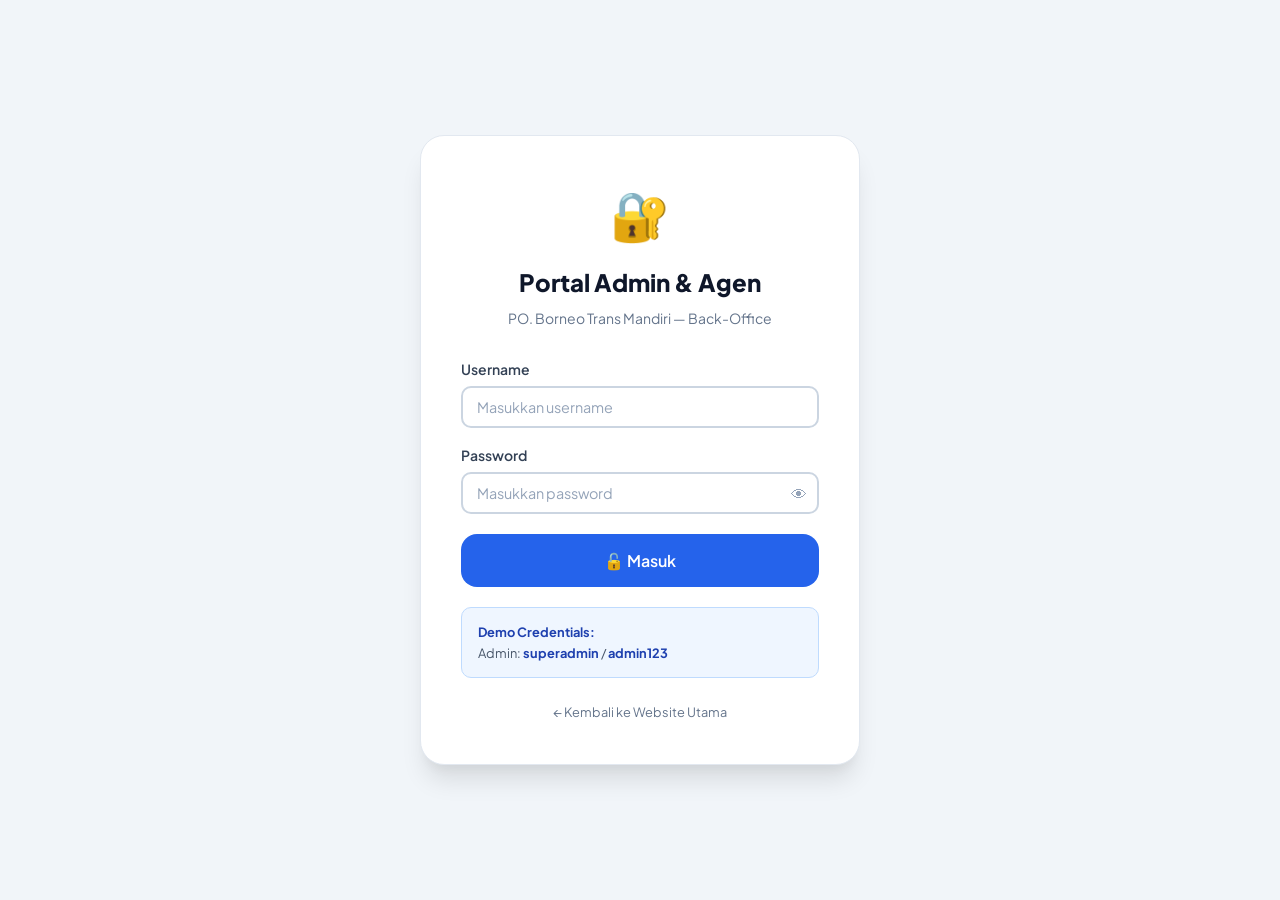
==== admin.html @ 16ac2f46 "Add files via upload" ====
<!DOCTYPE html>
<html lang="id">
<head>
  <meta charset="UTF-8" />
  <meta name="viewport" content="width=device-width, initial-scale=1.0" />
  <title>Portal Admin — PO. Borneo Trans Mandiri</title>
  <meta name="robots" content="noindex,nofollow" />
  <link rel="stylesheet" href="styles.css" />
  <style>
    /* Admin-specific overrides */
    body { background: var(--silver-100); }
    .admin-sidebar-collapsed .admin-sidebar { width: 64px; }
    .admin-sidebar-collapsed .admin-main { margin-left: 64px; }
    .admin-sidebar-collapsed .admin-nav-item span,
    .admin-sidebar-collapsed .admin-nav-label,
    .admin-sidebar-collapsed .logo-text { display: none; }
    .admin-sidebar-collapsed .admin-nav-item { justify-content: center; }
    .filter-bar { display:flex;gap:12px;align-items:flex-end;flex-wrap:wrap;padding:16px 20px;background:var(--silver-50);border-bottom:1px solid var(--silver-200); }
    .page-section { display:none; }
    .page-section.active { display:block; }

    /* Drag & Drop Seat Map */
    .seat.draggable { cursor: grab; }
    .seat.drag-over { border-style: dashed !important; transform: scale(1.1); }
    .seat.dragging { opacity: 0.4; cursor: grabbing; }

    /* Chart bars */
    .bar-chart-wrap { display:flex;flex-direction:column;gap:8px; }
    .bar-row { display:flex;align-items:center;gap:10px;font-size:0.8rem; }
    .bar-label { width:120px;color:var(--silver-600);flex-shrink:0; }
    .bar-track { flex:1;background:var(--silver-200);border-radius:var(--radius-full);height:12px;overflow:hidden; }
    .bar-fill { height:100%;border-radius:var(--radius-full);background:var(--magenta-500);transition:width 1s ease; }
    .bar-val { width:80px;text-align:right;font-weight:700;color:var(--silver-700); }
  </style>
</head>
<body>

<!-- Toast -->
<div class="toast-container" id="adminToastContainer"></div>

<!-- LOGIN PAGE -->
<div id="loginPage" class="login-page">
  <div class="login-card">
    <div style="text-align:center;margin-bottom:28px">
      <div style="font-size:3rem;margin-bottom:10px">🔐</div>
      <div class="login-title">Portal Admin & Agen</div>
      <div class="login-subtitle">PO. Borneo Trans Mandiri — Back-Office</div>
    </div>
    <form onsubmit="handleLogin(event)">
      <div class="form-group" style="margin-bottom:16px">
        <label class="form-label">Username</label>
        <input type="text" class="form-input" id="loginUser" placeholder="Masukkan username" autocomplete="username" />
      </div>
      <div class="form-group" style="margin-bottom:20px">
        <label class="form-label">Password</label>
        <div style="position:relative">
          <input type="password" class="form-input" id="loginPass" placeholder="Masukkan password" autocomplete="current-password" />
          <button type="button" onclick="togglePassVis()" style="position:absolute;right:12px;top:50%;transform:translateY(-50%);background:none;border:none;color:var(--silver-400);font-size:1rem">👁</button>
        </div>
      </div>
      <button type="submit" class="btn btn-gold w-full btn-lg">🔓 Masuk</button>
    </form>
    <div class="credentials-hint">
      <strong>Demo Credentials:</strong><br/>
      Admin: <strong>superadmin</strong> / <strong>admin123</strong>
    </div>
    <div style="text-align:center;margin-top:20px">
      <a href="index.html" style="color:var(--silver-500);font-size:0.8rem">← Kembali ke Website Utama</a>
    </div>
  </div>
</div>

<!-- ADMIN LAYOUT -->
<div id="adminLayout" class="admin-layout hidden">

  <!-- Sidebar -->
  <aside class="admin-sidebar" id="adminSidebar">
    <div class="admin-sidebar-header">
      <div class="navbar-logo">
        <div class="logo-icon" style="width:36px;height:36px;font-size:1rem">🚌</div>
        <div class="logo-text">
          <span class="po-label" style="font-size:0.6rem">PO. BTM</span>
          <span class="po-name" style="font-size:0.85rem">Back-Office</span>
        </div>
      </div>
      <div id="adminRoleBadge" style="margin-top:10px;font-size:0.72rem;padding:4px 10px;border-radius:var(--radius-full);background:var(--magenta-50);color:var(--magenta-700);display:inline-block"></div>
    </div>

    <nav class="admin-nav">
      <div class="admin-nav-section">
        <div class="admin-nav-label">Utama</div>
        <a href="#" class="admin-nav-item active" onclick="showSection('overview')">
          <span class="nav-icon">📊</span><span>Ringkasan & Statistik</span>
        </a>
        <a href="#" class="admin-nav-item" onclick="showSection('manifest')">
          <span class="nav-icon">📋</span><span>Daftar Penumpang</span>
        </a>
        <a href="#" class="admin-nav-item" onclick="showSection('bookingOffline')">
          <span class="nav-icon">🎫</span><span>Pesan di Loket</span>
        </a>
      </div>
      <div class="admin-nav-section">
        <div class="admin-nav-label">Manajemen</div>
        <a href="#" class="admin-nav-item" onclick="showSection('schedule')">
          <span class="nav-icon">📅</span><span>Jadwal & Bus</span>
        </a>
        <a href="#" class="admin-nav-item" onclick="showSection('seatEditor')">
          <span class="nav-icon">🗺️</span><span>Atur Denah Kursi</span>
        </a>
        <a href="#" class="admin-nav-item" onclick="showSection('refund')">
          <span class="nav-icon">💰</span><span>Pengembalian Uang</span>
        </a>
        <a href="#" class="admin-nav-item" onclick="showSection('suratJalan')">
          <span class="nav-icon">📄</span><span>Surat Jalan</span>
        </a>
      </div>
      <div class="admin-nav-section">
        <div class="admin-nav-label">Laporan</div>
        <a href="#" class="admin-nav-item" onclick="showSection('keuangan')">
          <span class="nav-icon">💵</span><span>Laporan Uang</span>
        </a>
        <a href="#" class="admin-nav-item" onclick="showSection('auditLog')">
          <span class="nav-icon">🔍</span><span>Riwayat Aktivitas</span>
        </a>
      </div>
      <div class="admin-nav-section">
        <div class="admin-nav-label">Akun</div>
        <a href="index.html" class="admin-nav-item">
          <span class="nav-icon">🌐</span><span>Website Utama</span>
        </a>
        <a href="#" class="admin-nav-item" onclick="handleLogout()">
          <span class="nav-icon">🚪</span><span>Keluar</span>
        </a>
      </div>
    </nav>
  </aside>

  <!-- Main Content -->
  <div class="admin-main" id="adminMain">
    <!-- Topbar -->
    <div class="admin-topbar">
      <div style="display:flex;align-items:center;gap:12px">
        <button onclick="toggleSidebar()" style="background:none;border:none;font-size:1.2rem;color:var(--silver-500);cursor:pointer">☰</button>
        <div class="admin-page-title" id="adminPageTitle">📊 Ringkasan & Statistik</div>
      </div>
      <div class="admin-user-menu">
        <div style="text-align:right">
          <div style="font-size:0.875rem;font-weight:600" id="adminUserName">—</div>
          <div style="font-size:0.75rem;color:var(--silver-500)" id="adminUserBranch">—</div>
        </div>
        <div class="admin-avatar" id="adminUserAvatar">?</div>
      </div>
    </div>

    <div class="admin-content">

      <!-- ===== OVERVIEW ===== -->
      <div class="page-section active" id="section-overview">
        <div class="stats-grid" id="statsGrid"></div>

        <div style="display:grid;grid-template-columns:2fr 1fr;gap:20px;margin-bottom:20px">
          <!-- Revenue Chart -->
          <div class="card">
            <div class="card-header" style="display:flex;justify-content:space-between;align-items:center">
              <h3 style="font-size:1rem;font-weight:700">📈 Penjualan 7 Hari Terakhir</h3>
              <span class="badge badge-success">Langsung</span>
            </div>
            <div class="card-body">
              <div class="chart-bar-container" id="revenueChart"></div>
              <div style="display:flex;justify-content:space-around;margin-top:6px" id="chartLabels"></div>
            </div>
          </div>
          <!-- Payment Method Donut -->
          <div class="card">
            <div class="card-header">
              <h3 style="font-size:1rem;font-weight:700">💳 Pembayaran per Metode</h3>
            </div>
            <div class="card-body">
              <div style="display:flex;align-items:center;gap:20px" id="paymentDonut"></div>
            </div>
          </div>
        </div>

        <!-- Branch Performance -->
        <div class="card">
          <div class="card-header">
            <h3 style="font-size:1rem;font-weight:700">🏢 Performa Penjualan per Cabang</h3>
          </div>
          <div class="card-body">
            <div class="bar-chart-wrap" id="branchChart"></div>
          </div>
        </div>
      </div>

      <!-- ===== MANIFEST ===== -->
      <div class="page-section" id="section-manifest">
        <div class="filter-bar">
          <div class="form-group">
            <label class="form-label">Tanggal</label>
            <input type="date" class="form-input" id="manifestDate" onchange="renderManifest()" style="width:160px" />
          </div>
          <div class="form-group">
            <label class="form-label">Rute</label>
            <select class="form-select" id="manifestRoute" onchange="renderManifest()" style="width:220px">
              <option value="">Semua Rute</option>
            </select>
          </div>
          <div class="form-group">
            <label class="form-label">Unit Bus</label>
            <select class="form-select" id="manifestUnit" onchange="renderManifest()" style="width:140px">
              <option value="">Semua Unit</option>
              <option value="1">Unit 1</option>
              <option value="2">Unit 2</option>
            </select>
          </div>
          <div class="form-group">
            <label class="form-label">Channel</label>
            <select class="form-select" id="manifestAgent" onchange="renderManifest()" style="width:180px">
              <option value="">Semua Channel</option>
              <option value="Online">Online</option>
              <option value="Loket">Loket (Offline)</option>
            </select>
          </div>
          <button class="btn btn-primary btn-sm" onclick="renderManifest()">🔍 Filter</button>
          <button class="btn btn-success btn-sm" onclick="exportManifestCSV()">📥 Unduh Excel/CSV</button>
          <button class="btn btn-outline-silver btn-sm" onclick="printManifest()">🖨️ Cetak Manifest</button>
        </div>
        <div class="table-container">
          <div class="table-header">
            <h3 style="font-size:1rem;font-weight:700">📋 Daftar Penumpang</h3>
            <div id="manifestSummary" style="font-size:0.875rem;color:var(--silver-500)"></div>
          </div>
          <div class="table-inner">
            <table class="data-table" id="manifestTable">
              <thead>
                <tr>
                  <th>No</th><th>No. Tiket</th><th>Nama Penumpang</th>
                  <th>No. Telepon</th><th>Titik Naik → Turun</th>
                  <th>Kelas</th><th>Kursi</th><th>Unit</th>
                  <th>Status Bayar</th><th>Channel</th><th>Aksi</th>
                </tr>
              </thead>
              <tbody id="manifestBody"></tbody>
            </table>
          </div>
        </div>
      </div>

      <!-- ===== BOOKING OFFLINE ===== -->
      <div class="page-section" id="section-bookingOffline">
        <div style="display:grid;grid-template-columns:1fr 400px;gap:24px">
          <div>
            <div class="card" style="margin-bottom:20px">
              <div class="card-header">
                <h3 style="font-size:1rem;font-weight:700">🎫 Form Pesan di Loket</h3>
              </div>
              <div class="card-body">
                <div style="display:grid;grid-template-columns:1fr 1fr;gap:16px;margin-bottom:16px">
                  <div class="form-group">
                    <label class="form-label">Rute *</label>
                    <select class="form-select" id="offRouteId" onchange="updateOfflineForm()">
                      <option value="">— Pilih Rute —</option>
                    </select>
                  </div>
                  <div class="form-group">
                    <label class="form-label">Jadwal *</label>
                    <select class="form-select" id="offScheduleId">
                      <option value="">— Pilih Rute Dulu —</option>
                    </select>
                  </div>
                </div>
                <div style="display:grid;grid-template-columns:1fr 1fr;gap:16px;margin-bottom:16px">
                  <div class="form-group">
                    <label class="form-label">Tanggal *</label>
                    <input type="date" class="form-input" id="offDate" />
                  </div>
                  <div class="form-group">
                    <label class="form-label">Unit Bus</label>
                    <select class="form-select" id="offUnit">
                      <option value="1">Unit 1</option>
                      <option value="2">Unit 2</option>
                    </select>
                  </div>
                </div>
                <button class="btn btn-primary" onclick="loadOfflineSeatMap()">🗺️ Tampilkan Denah Kursi</button>
              </div>
            </div>

            <!-- Seat Map -->
            <div id="offlineSeatMapContainer" class="hidden">
              <div class="seat-map-wrapper" id="offlineBusMap"></div>
            </div>
          </div>

          <!-- Passenger Form -->
          <div>
            <div class="card">
              <div class="card-header">
                <h4 style="font-size:1rem;font-weight:700">👤 Data Penumpang</h4>
              </div>
              <div class="card-body" style="display:flex;flex-direction:column;gap:14px">
                <div id="offSelectedSeat" style="padding:10px 14px;background:var(--silver-50);border-radius:var(--radius-md);font-size:0.875rem;color:var(--silver-500)">
                  Belum ada kursi dipilih
                </div>
                <div class="form-group">
                  <label class="form-label">Nama Lengkap *</label>
                  <input type="text" class="form-input" id="offPassengerName" placeholder="Nama sesuai KTP" />
                </div>
                <div class="form-group">
                  <label class="form-label">No. Telepon *</label>
                  <input type="tel" class="form-input" id="offPassengerPhone" placeholder="08xxxxxxxxxx" />
                </div>
                <div class="form-group">
                  <label class="form-label">Titik Naik *</label>
                  <input type="text" class="form-input" id="offBoarding" list="offBoardingList" placeholder="Ketik/Pilih titik naik..." />
                  <datalist id="offBoardingList"></datalist>
                </div>
                <div class="form-group">
                  <label class="form-label">Titik Turun *</label>
                  <input type="text" class="form-input" id="offDropoff" list="offDropoffList" placeholder="Ketik/Pilih titik turun..." />
                  <datalist id="offDropoffList"></datalist>
                </div>
                <div class="form-group">
                  <label class="form-label">Metode Bayar</label>
                  <select class="form-select" id="offPayMethod" onchange="onOfflinePayMethodChange()">
                    <option value="cash">💵 Tunai (Cash) di Kantor</option>
                    <option value="virtual_account">🏦 Virtual Account</option>
                  </select>
                </div>
                <div class="form-group" id="offVABankGroup" style="display:none">
                  <label class="form-label">Bank Virtual Account</label>
                  <select class="form-select" id="offVABank">
                    <option value="BCA">BCA</option><option value="Mandiri">Mandiri</option>
                    <option value="BRI">BRI</option><option value="BNI">BNI</option><option value="Permata">Permata</option>
                  </select>
                </div>
                <div class="form-group" id="offCashGroup">
                  <label class="form-label">Uang Diterima (Rp)</label>
                  <input type="number" class="form-input" id="offCashReceived" min="0" step="1000" placeholder="Contoh: 250000" oninput="updateOfflineChange()" />
                  <div id="offCashChange" style="font-size:0.85rem;margin-top:6px;color:var(--silver-600)">Kembalian akan muncul setelah kursi dipilih</div>
                </div>
                <label style="display:flex;gap:10px;align-items:flex-start;padding:12px;background:#FFFBEB;border:1px solid #FCD34D;border-radius:var(--radius-md);font-size:0.82rem;color:#92400E">
                  <input type="checkbox" id="offVAPaid" style="margin-top:3px" />
                  <span id="offPaidLabel"><strong>Uang tunai sudah diterima (lunas).</strong> Bayar dulu, baru pilih kursi — centang ini sebelum memilih kursi di denah.</span>
                </label>
                <div id="offPriceDisplay" style="font-size:0.875rem;color:var(--silver-600);padding:10px;background:var(--silver-50);border-radius:var(--radius-md)">
                  Harga akan muncul setelah kursi dipilih
                </div>
                <button class="btn btn-primary w-full" onclick="submitOfflineBooking()">✅ Buat Tiket & Cetak</button>
              </div>
            </div>
          </div>
        </div>
      </div>

      <!-- ===== SCHEDULE MANAGEMENT ===== -->
      <div class="page-section" id="section-schedule">
        <div style="display:grid;grid-template-columns:1fr 1fr;gap:20px;margin-bottom:20px">
          <!-- Crew Input -->
          <div class="card">
            <div class="card-header">
              <h3 style="font-size:1rem;font-weight:700">👨‍✈️ Input Data Kru Bus</h3>
            </div>
            <div class="card-body" style="display:flex;flex-direction:column;gap:14px">
              <div style="display:grid;grid-template-columns:1fr 1fr;gap:12px">
                <div class="form-group">
                  <label class="form-label">Rute</label>
                  <select class="form-select" id="crewRoute"></select>
                </div>
                <div class="form-group">
                  <label class="form-label">Tanggal</label>
                  <input type="date" class="form-input" id="crewDate" />
                </div>
                <div class="form-group">
                  <label class="form-label">Unit Bus</label>
                  <select class="form-select" id="crewUnit">
                    <option value="1">Unit 1</option>
                    <option value="2">Unit 2</option>
                  </select>
                </div>
              </div>
              <div class="form-group">
                <label class="form-label">Sopir</label>
                <input type="text" class="form-input" id="crewDriver" placeholder="Nama sopir" value="Slamet Riyadi" />
              </div>
              <div class="form-group">
                <label class="form-label">Pramugari</label>
                <input type="text" class="form-input" id="crewPramugari" placeholder="Nama pramugari" value="Nadia Putri" />
              </div>
              <button class="btn btn-primary" onclick="saveCrew()">💾 Simpan Data Kru</button>
            </div>
          </div>

          <!-- Unit 2 Override -->
          <div class="card">
            <div class="card-header">
              <h3 style="font-size:1rem;font-weight:700">🔧 Buka / Kunci Unit 2</h3>
            </div>
            <div class="card-body">
              <div style="margin-bottom:16px;padding:14px;background:#FEF3C7;border-radius:var(--radius-md);font-size:0.875rem;color:#B45309">
                ⚠️ Fitur ini memungkinkan Admin membuka atau mengunci Unit 2 secara manual tanpa menunggu Unit 1 penuh.
              </div>
              <div style="display:grid;grid-template-columns:1fr 1fr;gap:12px;margin-bottom:14px">
                <div class="form-group">
                  <label class="form-label">Rute</label>
                  <select class="form-select" id="overrideRoute"></select>
                </div>
                <div class="form-group">
                  <label class="form-label">Jadwal</label>
                  <select class="form-select" id="overrideSchedule"></select>
                </div>
                <div class="form-group" style="grid-column:span 2">
                  <label class="form-label">Tanggal</label>
                  <input type="date" class="form-input" id="overrideDate" />
                </div>
              </div>
              <div style="display:flex;gap:10px">
                <button class="btn btn-success" onclick="forceUnit2(true)" style="flex:1">🔓 Buka Unit 2</button>
                <button class="btn btn-danger" onclick="forceUnit2(false)" style="flex:1">🔒 Kunci Unit 2</button>
              </div>
              <div id="overrideStatus" style="margin-top:14px;font-size:0.875rem;color:var(--silver-500);text-align:center"></div>
            </div>
          </div>
        </div>

        <div class="card" style="margin-bottom:20px">
          <div class="card-header"><h3 style="font-size:1rem;font-weight:700">⚙️ Kelola Jadwal & Harga</h3></div>
          <div class="card-body">
            <div style="display:grid;grid-template-columns:repeat(auto-fit,minmax(150px,1fr));gap:12px;align-items:end;margin-bottom:16px">
              <div class="form-group"><label class="form-label">Rute</label><select class="form-select" id="cfgRoute" onchange="loadPriceForm()"></select></div>
              <div class="form-group"><label class="form-label">Berangkat</label><input type="time" class="form-input" id="cfgDep" /></div>
              <div class="form-group"><label class="form-label">Tiba</label><input type="time" class="form-input" id="cfgArr" /></div>
              <button class="btn btn-primary" onclick="addSchedule()">➕ Tambah Jadwal</button>
            </div>
            <div style="display:grid;grid-template-columns:repeat(auto-fit,minmax(150px,1fr));gap:12px;align-items:end">
              <div class="form-group"><label class="form-label">Harga Solitaire Business Class (Rp)</label><input type="number" min="1" class="form-input" id="cfgSolitaire" /></div>
              <div class="form-group"><label class="form-label">Harga Vip Royal Class (Rp)</label><input type="number" min="1" class="form-input" id="cfgRoyal" /></div>
              <button class="btn btn-success" onclick="savePrices()">💾 Simpan Harga (rute terpilih)</button>
            </div>
          </div>
        </div>

        <!-- Active Schedules Table -->
        <div class="table-container">
          <div class="table-header">
            <h3 style="font-size:1rem;font-weight:700">📅 Jadwal Aktif</h3>
          </div>
          <div class="table-inner">
            <table class="data-table">
              <thead>
                <tr><th>Rute</th><th>Berangkat</th><th>Tiba</th><th>Jadwal ID</th><th>Aksi</th></tr>
              </thead>
              <tbody id="scheduleTableBody"></tbody>
            </table>
          </div>
        </div>
      </div>

      <!-- ===== SEAT MAP EDITOR ===== -->
      <div class="page-section" id="section-seatEditor">
        <div style="display:flex;gap:12px;flex-wrap:wrap;align-items:flex-end;margin-bottom:20px;padding:20px;background:white;border-radius:var(--radius-xl);box-shadow:var(--shadow-md)">
          <div class="form-group">
            <label class="form-label">Rute</label>
            <select class="form-select" id="editorRoute" onchange="loadEditorSeatMap()"></select>
          </div>
          <div class="form-group">
            <label class="form-label">Jadwal</label>
            <select class="form-select" id="editorSchedule" onchange="loadEditorSeatMap()"></select>
          </div>
          <div class="form-group">
            <label class="form-label">Tanggal</label>
            <input type="date" class="form-input" id="editorDate" onchange="loadEditorSeatMap()" />
          </div>
          <div class="form-group">
            <label class="form-label">Unit</label>
            <select class="form-select" id="editorUnit" onchange="loadEditorSeatMap()">
              <option value="1">Unit 1</option>
              <option value="2">Unit 2</option>
            </select>
          </div>
          <button class="btn btn-primary" onclick="loadEditorSeatMap()">🗺️ Muat Denah</button>
        </div>

        <div style="display:grid;grid-template-columns:auto 1fr;gap:24px;align-items:start">
          <!-- Editor Seat Map -->
          <div>
            <div class="seat-map-wrapper" id="editorSeatMap"></div>
          </div>
          <!-- Passenger Reassign Panel -->
          <div>
            <div class="card" style="margin-bottom:16px">
              <div class="card-header">
                <h4 style="font-size:1rem;font-weight:700">🔄 Pindah / Tukar Kursi</h4>
              </div>
              <div class="card-body">
                <div style="margin-bottom:14px;padding:12px;background:var(--silver-50);border-radius:var(--radius-md);font-size:0.8rem;color:var(--silver-600)">
                  💡 Klik kursi yang sudah terisi untuk memilih penumpang, lalu klik kursi kosong untuk memindahkannya. Atau pilih 2 kursi terisi untuk ditukar posisi.
                </div>
                <div id="editorActionPanel">
                  <p style="color:var(--silver-400);font-size:0.875rem;text-align:center;padding:20px 0">Klik kursi di peta untuk memulai</p>
                </div>
              </div>
            </div>

            <!-- Swap Instructions -->
            <div class="card">
              <div class="card-header">
                <h4 style="font-size:1rem;font-weight:700">📊 Info Kursi</h4>
              </div>
              <div class="card-body">
                <div id="editorSeatInfo" style="font-size:0.875rem;color:var(--silver-600)">
                  Pilih kursi untuk melihat detail
                </div>
              </div>
            </div>
          </div>
        </div>
      </div>

      <!-- ===== REFUND MANAGEMENT ===== -->
      <div class="page-section" id="section-refund">
        <div class="card" style="margin-bottom:20px">
          <div class="card-header">
            <h3 style="font-size:1rem;font-weight:700">🔍 Cari Tiket untuk Pengembalian Uang</h3>
          </div>
          <div class="card-body">
            <div style="display:flex;gap:12px;flex-wrap:wrap">
              <input type="text" class="form-input" id="refundSearch" placeholder="Kode Booking (BTM-...) atau Nama Penumpang" style="max-width:380px" />
              <button class="btn btn-primary" onclick="searchRefundTicket()">🔍 Cari</button>
            </div>
          </div>
        </div>

        <div id="refundResult"></div>

        <!-- All Refundable / Cancelled -->
        <div class="table-container" style="margin-top:20px">
          <div class="table-header">
            <h3 style="font-size:1rem;font-weight:700">📋 Riwayat Pengembalian & Pembatalan</h3>
          </div>
          <div class="table-inner">
            <table class="data-table">
              <thead>
                <tr><th>No. Tiket</th><th>Nama</th><th>Rute</th><th>Kursi</th><th>Harga</th><th>Status</th><th>Nominal Pengembalian</th></tr>
              </thead>
              <tbody id="refundHistoryBody"></tbody>
            </table>
          </div>
        </div>
      </div>

      <!-- ===== SURAT JALAN ===== -->
      <div class="page-section" id="section-suratJalan">
        <div class="card" style="margin-bottom:20px">
          <div class="card-header">
            <h3 style="font-size:1rem;font-weight:700">📄 Buat Surat Jalan & Cetak Denah Bus</h3>
          </div>
          <div class="card-body">
            <div style="display:flex;gap:12px;flex-wrap:wrap;align-items:flex-end">
              <div class="form-group">
                <label class="form-label">Rute</label>
                <select class="form-select" id="sjRoute"></select>
              </div>
              <div class="form-group">
                <label class="form-label">Jadwal</label>
                <select class="form-select" id="sjSchedule"></select>
              </div>
              <div class="form-group">
                <label class="form-label">Tanggal</label>
                <input type="date" class="form-input" id="sjDate" />
              </div>
              <div class="form-group">
                <label class="form-label">Unit</label>
                <select class="form-select" id="sjUnit">
                  <option value="1">Unit 1</option>
                  <option value="2">Unit 2</option>
                </select>
              </div>
              <button class="btn btn-primary" onclick="generateSuratJalan()">📋 Buat Surat Jalan</button>
            </div>
          </div>
        </div>
        <div id="suratJalanPreview"></div>
      </div>

      <!-- ===== KEUANGAN ===== -->
      <div class="page-section" id="section-keuangan">
        <div class="stats-grid" id="financeStatsGrid"></div>
        <div style="display:grid;grid-template-columns:1fr 1fr;gap:20px">
          <div class="card">
            <div class="card-header"><h3 style="font-size:1rem;font-weight:700">📊 Pendapatan per Metode Pembayaran</h3></div>
            <div class="card-body" id="financeByMethod"></div>
          </div>
          <div class="card">
            <div class="card-header"><h3 style="font-size:1rem;font-weight:700">🏢 Pendapatan per Agen</h3></div>
            <div class="card-body" id="financeByAgent"></div>
          </div>
        </div>
      </div>

      <!-- ===== AUDIT LOG ===== -->
      <div class="page-section" id="section-auditLog">
        <div class="card">
          <div class="card-header" style="display:flex;justify-content:space-between;align-items:center">
            <h3 style="font-size:1rem;font-weight:700">🔍 Riwayat Aktivitas</h3>
            <button class="btn btn-outline-silver btn-sm" onclick="renderAuditLog()">🔄 Refresh</button>
          </div>
          <div id="auditLogList"></div>
        </div>
      </div>

    </div><!-- /admin-content -->
  </div><!-- /admin-main -->
</div><!-- /admin-layout -->

<!-- MODAL: Booking Detail -->
<div class="modal-overlay" id="bookingDetailModal">
  <div class="modal">
    <div class="modal-header">
      <div class="modal-title">📋 Detail Pemesanan</div>
      <button class="modal-close" onclick="closeAdminModal('bookingDetailModal')">✕</button>
    </div>
    <div class="modal-body" id="bookingDetailBody"></div>
    <div class="modal-footer">
      <button class="btn btn-outline-silver" onclick="closeAdminModal('bookingDetailModal')">Tutup</button>
      <button class="btn btn-success btn-sm" id="markPaidBtn" onclick="markAsPaid()">✅ Tandai Lunas</button>
      <button class="btn btn-danger btn-sm" id="cancelBookingBtn" onclick="cancelBooking()">❌ Batalkan</button>
    </div>
  </div>
</div>

<!-- MODAL: Reassign Confirm -->
<div class="modal-overlay" id="reassignModal">
  <div class="modal modal-sm">
    <div class="modal-header">
      <div class="modal-title">🔄 Konfirmasi Pindah Kursi</div>
      <button class="modal-close" onclick="closeAdminModal('reassignModal')">✕</button>
    </div>
    <div class="modal-body" id="reassignBody"></div>
    <div class="modal-footer">
      <button class="btn btn-outline-silver" onclick="closeAdminModal('reassignModal')">Batal</button>
      <button class="btn btn-primary" id="confirmReassignBtn">✅ Konfirmasi Pindah</button>
    </div>
  </div>
</div>

<!-- MODAL: Refund Confirm -->
<div class="modal-overlay" id="refundConfirmModal">
  <div class="modal modal-sm">
    <div class="modal-header">
      <div class="modal-title">💰 Konfirmasi Pengembalian / Pembatalan</div>
      <button class="modal-close" onclick="closeAdminModal('refundConfirmModal')">✕</button>
    </div>
    <div class="modal-body" id="refundConfirmBody"></div>
    <div class="modal-footer">
      <button class="btn btn-outline-silver" onclick="closeAdminModal('refundConfirmModal')">Batal</button>
      <button class="btn btn-danger" id="confirmRefundBtn">✅ Proses Pengembalian</button>
    </div>
  </div>
</div>

<!-- Print Area -->
<div id="print-area" style="display:none"></div>

<script src="data.js"></script>
<script src="admin.js"></script>
</body>
</html>
---- styles.css ----
/* ============================================================
   PO. BORNEO TRANS MANDIRI - MAIN STYLESHEET (styles.css)
   Tema: MINIMALIS — Netral (abu-abu) + 1 aksen biru tua.
   - Netral:  #F8FAFC s/d #0F172A (skala silver)
   - Aksen:   biru tua #2563EB (tombol, tautan, penanda aktif)
   - Status:  hijau = tersedia/lunas, kuning = perhatian, merah = gagal
   ============================================================ */

@import url('https://fonts.googleapis.com/css2?family=Inter:wght@300;400;500;600;700;800;900&family=Plus+Jakarta+Sans:wght@400;500;600;700;800&display=swap');

/* ---- CSS VARIABLES ---- */
:root {
  /* Primary Silver Palette */
  --silver-50: #F8FAFC;
  --silver-100: #F1F5F9;
  --silver-200: #E2E8F0;
  --silver-300: #CBD5E1;
  --silver-400: #94A3B8;
  --silver-500: #64748B;
  --silver-600: #475569;
  --silver-700: #334155;
  --silver-800: #1E293B;
  --silver-900: #0F172A;

  /* Golden Accent -> dipakai sebagai AKSEN BIRU (tema minimalis) */
  --gold-100: #DBEAFE;
  --gold-200: #BFDBFE;
  --gold-300: #93C5FD;
  --gold-400: #60A5FA;
  --gold-500: #2563EB;
  --gold-600: #1D4ED8;
  --gold-700: #1E40AF;

  /* Magenta Accent -> juga dipetakan ke aksen biru agar seragam */
  --magenta-50: #EFF6FF;
  --magenta-100: #DBEAFE;
  --magenta-200: #BFDBFE;
  --magenta-300: #93C5FD;
  --magenta-400: #60A5FA;
  --magenta-500: #2563EB;
  --magenta-600: #1D4ED8;
  --magenta-700: #1E40AF;
  --magenta-800: #1E3A8A;

  /* Status Colors */
  --success: #10B981;
  --warning: #F59E0B;
  --danger: #EF4444;
  --info: #3B82F6;

  /* Typography */
  --font-primary: 'Plus Jakarta Sans', 'Inter', sans-serif;
  --font-secondary: 'Inter', sans-serif;

  /* Shadows */
  --shadow-sm: 0 1px 2px rgba(0, 0, 0, 0.05);
  --shadow-md: 0 4px 6px -1px rgba(0, 0, 0, 0.1), 0 2px 4px -1px rgba(0, 0, 0, 0.06);
  --shadow-lg: 0 10px 15px -3px rgba(0, 0, 0, 0.1), 0 4px 6px -2px rgba(0, 0, 0, 0.05);
  --shadow-xl: 0 20px 25px -5px rgba(0, 0, 0, 0.1), 0 10px 10px -5px rgba(0, 0, 0, 0.04);
  --shadow-glow-gold: 0 1px 3px rgba(15, 23, 42, 0.12);
  --shadow-glow-magenta: 0 1px 3px rgba(15, 23, 42, 0.12);

  /* Radius */
  --radius-sm: 6px;
  --radius-md: 10px;
  --radius-lg: 16px;
  --radius-xl: 24px;
  --radius-full: 9999px;

  /* Transitions */
  --transition-fast: 150ms ease;
  --transition-base: 250ms ease;
  --transition-slow: 400ms ease;
}

/* ---- RESET & BASE ---- */
*,
*::before,
*::after {
  box-sizing: border-box;
  margin: 0;
  padding: 0;
}

html {
  scroll-behavior: smooth;
  -webkit-font-smoothing: antialiased;
}

body {
  font-family: var(--font-primary);
  background: var(--silver-100);
  color: var(--silver-800);
  line-height: 1.6;
  overflow-x: hidden;
}

img {
  max-width: 100%;
  display: block;
}

a {
  text-decoration: none;
  color: inherit;
}

button {
  cursor: pointer;
  font-family: inherit;
  border: none;
}

input,
select,
textarea {
  font-family: inherit;
}

ul,
ol {
  list-style: none;
}

/* ---- SCROLLBAR ---- */
::-webkit-scrollbar {
  width: 8px;
}

::-webkit-scrollbar-track {
  background: var(--silver-200);
}

::-webkit-scrollbar-thumb {
  background: var(--silver-400);
  border-radius: var(--radius-full);
}

::-webkit-scrollbar-thumb:hover {
  background: var(--magenta-500);
}

/* ---- UTILITY CLASSES ---- */
.container {
  max-width: 1200px;
  margin: 0 auto;
  padding: 0 24px;
}

.container-wide {
  max-width: 1400px;
  margin: 0 auto;
  padding: 0 24px;
}

.hidden {
  display: none !important;
}

.sr-only {
  position: absolute;
  width: 1px;
  height: 1px;
  overflow: hidden;
  clip: rect(0, 0, 0, 0);
}

.flex {
  display: flex;
}

.flex-center {
  display: flex;
  align-items: center;
  justify-content: center;
}

.gap-1 {
  gap: 8px;
}

.gap-2 {
  gap: 16px;
}

.gap-3 {
  gap: 24px;
}

.text-center {
  text-align: center;
}

.font-bold {
  font-weight: 700;
}

.text-sm {
  font-size: 0.875rem;
}

.text-xs {
  font-size: 0.75rem;
}

.text-lg {
  font-size: 1.125rem;
}

.text-xl {
  font-size: 1.25rem;
}

.text-2xl {
  font-size: 1.5rem;
}

.text-3xl {
  font-size: 1.875rem;
}

.text-gold {
  color: var(--gold-500);
}

.text-magenta {
  color: var(--magenta-500);
}

.text-silver {
  color: var(--silver-500);
}

.text-success {
  color: var(--success);
}

.text-danger {
  color: var(--danger);
}

.text-warning {
  color: var(--warning);
}

.mb-1 {
  margin-bottom: 8px;
}

.mb-2 {
  margin-bottom: 16px;
}

.mb-3 {
  margin-bottom: 24px;
}

.mt-1 {
  margin-top: 8px;
}

.mt-2 {
  margin-top: 16px;
}

.mt-3 {
  margin-top: 24px;
}

.w-full {
  width: 100%;
}

/* ---- BADGE ---- */
.badge {
  display: inline-flex;
  align-items: center;
  gap: 4px;
  padding: 3px 10px;
  border-radius: var(--radius-full);
  font-size: 0.72rem;
  font-weight: 600;
  letter-spacing: 0.03em;
  text-transform: uppercase;
}

.badge-success {
  background: #D1FAE5;
  color: #065F46;
}

.badge-warning {
  background: #FEF3C7;
  color: #92400E;
}

.badge-danger {
  background: #FEE2E2;
  color: #991B1B;
}

.badge-info {
  background: #DBEAFE;
  color: #1E40AF;
}

.badge-secondary {
  background: var(--silver-200);
  color: var(--silver-600);
}

.badge-gold {
  background: var(--gold-100);
  color: var(--gold-700);
}

.badge-magenta {
  background: var(--magenta-100);
  color: var(--magenta-700);
}

/* ---- BUTTONS ---- */
.btn {
  display: inline-flex;
  align-items: center;
  justify-content: center;
  gap: 8px;
  padding: 10px 20px;
  border-radius: var(--radius-md);
  font-weight: 600;
  font-size: 0.9rem;
  transition: all var(--transition-base);
  white-space: nowrap;
  border: 2px solid transparent;
}

.btn:hover {
  transform: translateY(-1px);
}

.btn:active {
  transform: translateY(0);
}

.btn-primary {
  background: linear-gradient(135deg, var(--magenta-500), var(--magenta-700));
  color: white;
  box-shadow: 0 4px 12px rgba(192, 38, 211, 0.35);
}

.btn-primary:hover {
  box-shadow: var(--shadow-glow-magenta);
  background: linear-gradient(135deg, var(--magenta-400), var(--magenta-600));
}

.btn-gold {
  background: linear-gradient(135deg, var(--gold-400), var(--gold-600));
  color: white;
  box-shadow: 0 4px 12px rgba(245, 158, 11, 0.35);
}

.btn-gold:hover {
  box-shadow: var(--shadow-glow-gold);
}

.btn-outline-magenta {
  background: transparent;
  color: var(--magenta-500);
  border-color: var(--magenta-400);
}

.btn-outline-magenta:hover {
  background: var(--magenta-500);
  color: white;
}

.btn-outline-silver {
  background: transparent;
  color: var(--silver-600);
  border-color: var(--silver-300);
}

.btn-outline-silver:hover {
  background: var(--silver-200);
}

.btn-sm {
  padding: 6px 14px;
  font-size: 0.8rem;
}

.btn-lg {
  padding: 14px 28px;
  font-size: 1rem;
  border-radius: var(--radius-lg);
}

.btn-icon {
  padding: 8px;
  border-radius: var(--radius-md);
}

.btn-danger {
  background: var(--danger);
  color: white;
}

.btn-danger:hover {
  background: #DC2626;
}

.btn-success {
  background: var(--success);
  color: white;
}

.btn-success:hover {
  background: #059669;
}

.btn-ghost {
  background: transparent;
  color: var(--silver-600);
}

.btn-ghost:hover {
  background: var(--silver-200);
}

/* ---- FORM ELEMENTS ---- */
.form-group {
  display: flex;
  flex-direction: column;
  gap: 6px;
}

.form-label {
  font-size: 0.875rem;
  font-weight: 600;
  color: var(--silver-700);
}

.form-input,
.form-select {
  padding: 10px 14px;
  border-radius: var(--radius-md);
  border: 2px solid var(--silver-300);
  background: white;
  color: var(--silver-800);
  font-size: 0.9rem;
  transition: border-color var(--transition-fast), box-shadow var(--transition-fast);
  outline: none;
  width: 100%;
}

.form-input:focus,
.form-select:focus {
  border-color: var(--magenta-400);
  box-shadow: 0 0 0 3px rgba(192, 38, 211, 0.1);
}

.form-input::placeholder {
  color: var(--silver-400);
}

.form-textarea {
  resize: vertical;
  min-height: 100px;
}

/* ---- CARD ---- */
.card {
  background: white;
  border-radius: var(--radius-lg);
  box-shadow: var(--shadow-md);
  overflow: hidden;
}

.card-header {
  padding: 20px 24px;
  border-bottom: 1px solid var(--silver-200);
}

.card-body {
  padding: 24px;
}

.card-footer {
  padding: 16px 24px;
  border-top: 1px solid var(--silver-200);
  background: var(--silver-50);
}

.glass-card {
  background: rgba(255, 255, 255, 0.15);
  backdrop-filter: blur(12px);
  -webkit-backdrop-filter: blur(12px);
  border: 1px solid rgba(255, 255, 255, 0.25);
  border-radius: var(--radius-lg);
}

/* ---- SECTION TITLES ---- */
.section-title {
  font-size: 2rem;
  font-weight: 800;
  background: linear-gradient(135deg, var(--silver-800), var(--magenta-600));
  -webkit-background-clip: text;
  -webkit-text-fill-color: transparent;
  background-clip: text;
  line-height: 1.2;
}

.section-subtitle {
  color: var(--silver-500);
  font-size: 1.05rem;
  margin-top: 8px;
}

.section-tag {
  display: inline-block;
  padding: 4px 14px;
  background: var(--magenta-100);
  color: var(--magenta-600);
  border-radius: var(--radius-full);
  font-size: 0.8rem;
  font-weight: 700;
  text-transform: uppercase;
  letter-spacing: 0.08em;
  margin-bottom: 12px;
}

/* ---- NAVBAR ---- */
#navbar {
  position: fixed;
  top: 0;
  left: 0;
  right: 0;
  z-index: 1000;
  background: rgba(15, 23, 42, 0.92);
  backdrop-filter: blur(16px);
  -webkit-backdrop-filter: blur(16px);
  border-bottom: 1px solid rgba(255, 255, 255, 0.08);
  transition: all var(--transition-base);
}

#navbar.scrolled {
  background: rgba(15, 23, 42, 0.98);
  box-shadow: 0 4px 24px rgba(0, 0, 0, 0.3);
}

.navbar-inner {
  display: flex;
  align-items: center;
  justify-content: space-between;
  padding: 0 24px;
  height: 72px;
  max-width: 1400px;
  margin: 0 auto;
}

.navbar-logo {
  display: flex;
  align-items: center;
  gap: 12px;
}

.logo-icon {
  width: 44px;
  height: 44px;
  background: linear-gradient(135deg, var(--gold-400), var(--gold-600));
  border-radius: var(--radius-md);
  display: flex;
  align-items: center;
  justify-content: center;
  font-size: 1.3rem;
  box-shadow: var(--shadow-glow-gold);
}

.logo-text {
  display: flex;
  flex-direction: column;
  line-height: 1.2;
}

.logo-text .po-label {
  font-size: 0.65rem;
  font-weight: 600;
  color: var(--gold-400);
  text-transform: uppercase;
  letter-spacing: 0.1em;
}

.logo-text .po-name {
  font-size: 0.95rem;
  font-weight: 800;
  color: white;
}

.logo-text .po-sub {
  font-size: 0.65rem;
  color: var(--silver-400);
  font-weight: 500;
}

.navbar-menu {
  display: flex;
  align-items: center;
  gap: 4px;
}

.nav-link {
  padding: 8px 14px;
  border-radius: var(--radius-md);
  color: var(--silver-300);
  font-size: 0.88rem;
  font-weight: 500;
  transition: all var(--transition-fast);
  position: relative;
}

.nav-link:hover {
  color: white;
  background: rgba(255, 255, 255, 0.1);
}

.nav-link.active {
  color: var(--gold-400);
}

.navbar-actions {
  display: flex;
  align-items: center;
  gap: 10px;
}

.btn-admin-nav {
  padding: 8px 18px;
  border-radius: var(--radius-md);
  background: linear-gradient(135deg, var(--magenta-500), var(--magenta-700));
  color: white;
  font-size: 0.85rem;
  font-weight: 700;
  transition: all var(--transition-base);
  border: none;
  box-shadow: 0 4px 12px rgba(192, 38, 211, 0.3);
}

.btn-admin-nav:hover {
  box-shadow: var(--shadow-glow-magenta);
  transform: translateY(-1px);
}

.hamburger {
  display: none;
  flex-direction: column;
  gap: 5px;
  background: none;
  border: none;
  padding: 8px;
}

.hamburger span {
  width: 24px;
  height: 2px;
  background: white;
  border-radius: 2px;
  transition: all var(--transition-base);
}

/* ---- MOBILE NAV ---- */
.mobile-menu {
  position: fixed;
  top: 72px;
  left: 0;
  right: 0;
  z-index: 999;
  background: rgba(15, 23, 42, 0.98);
  backdrop-filter: blur(16px);
  padding: 16px 24px 24px;
  display: none;
  flex-direction: column;
  gap: 4px;
  border-bottom: 1px solid rgba(255, 255, 255, 0.08);
}

.mobile-menu.open {
  display: flex;
}

.mobile-nav-link {
  padding: 12px 16px;
  border-radius: var(--radius-md);
  color: var(--silver-300);
  font-weight: 500;
  transition: all var(--transition-fast);
}

.mobile-nav-link:hover {
  color: white;
  background: rgba(255, 255, 255, 0.08);
}

/* ---- HERO ---- */
.hero {
  min-height: 100vh;
  background:
    linear-gradient(135deg, rgba(15,23,42,0.72) 0%, rgba(74,29,150,0.65) 60%, rgba(126,34,206,0.55) 100%),
    url('assets/images/hero-bg.jpeg?v=2') center/cover no-repeat;
  background-attachment: scroll;
  background-size: cover;
  background-position: center;
  position: relative;
  overflow: hidden;
  display: flex;
  align-items: center;
  padding-top: 72px;
}

.hero::before {
  content: '';
  position: absolute;
  inset: 0;
  background: url("data:image/svg+xml,%3Csvg width='60' height='60' viewBox='0 0 60 60' xmlns='http://www.w3.org/2000/svg'%3E%3Cg fill='none' fill-rule='evenodd'%3E%3Cg fill='%23ffffff' fill-opacity='0.03'%3E%3Cpath d='M36 34v-4h-2v4h-4v2h4v4h2v-4h4v-2h-4zm0-30V0h-2v4h-4v2h4v4h2V6h4V4h-4zM6 34v-4H4v4H0v2h4v4h2v-4h4v-2H6zM6 4V0H4v4H0v2h4v4h2V6h4V4H6z'/%3E%3C/g%3E%3C/g%3E%3C/svg%3E");
}

.hero-particles {
  position: absolute;
  inset: 0;
  overflow: hidden;
  pointer-events: none;
}

.particle {
  position: absolute;
  border-radius: 50%;
  animation: float-particle 8s ease-in-out infinite;
}

.hero-content {
  position: relative;
  z-index: 1;
  padding: 80px 0;
}

.hero-grid {
  display: grid;
  grid-template-columns: 1fr 1fr;
  gap: 60px;
  align-items: center;
}

.hero-badge {
  display: inline-flex;
  align-items: center;
  gap: 8px;
  padding: 8px 16px;
  border-radius: var(--radius-full);
  background: rgba(245, 158, 11, 0.15);
  border: 1px solid rgba(245, 158, 11, 0.3);
  color: var(--gold-300);
  font-size: 0.8rem;
  font-weight: 600;
  margin-bottom: 20px;
  letter-spacing: 0.05em;
  text-transform: uppercase;
}

.hero-title {
  font-size: clamp(2.2rem, 4vw, 3.5rem);
  font-weight: 900;
  color: white;
  line-height: 1.1;
  margin-bottom: 20px;
}

.hero-title .gradient-text {
  background: linear-gradient(135deg, var(--gold-300), var(--gold-500), #ff6b6b);
  -webkit-background-clip: text;
  -webkit-text-fill-color: transparent;
  background-clip: text;
}

.hero-subtitle {
  font-size: 1.1rem;
  color: rgba(255, 255, 255, 0.75);
  line-height: 1.7;
  margin-bottom: 32px;
}

.hero-stats {
  display: flex;
  gap: 32px;
  margin-top: 40px;
}

.hero-stat {
  text-align: center;
}

.hero-stat .num {
  font-size: 1.8rem;
  font-weight: 800;
  color: var(--gold-300);
}

.hero-stat .lbl {
  font-size: 0.78rem;
  color: rgba(255, 255, 255, 0.5);
  text-transform: uppercase;
  letter-spacing: 0.08em;
}

/* Quick Search Card */
.quick-search-card {
  background: rgba(255, 255, 255, 0.08);
  backdrop-filter: blur(20px);
  border: 1px solid rgba(255, 255, 255, 0.15);
  border-radius: var(--radius-xl);
  padding: 32px;
}

.quick-search-card h3 {
  color: white;
  font-size: 1.2rem;
  font-weight: 700;
  margin-bottom: 20px;
  display: flex;
  align-items: center;
  gap: 8px;
}

.quick-search-card .form-label {
  color: rgba(255, 255, 255, 0.8);
}

.quick-search-card .form-input,
.quick-search-card .form-select {
  background: rgba(255, 255, 255, 0.1);
  border-color: rgba(255, 255, 255, 0.2);
  color: white;
}

.quick-search-card .form-input::placeholder {
  color: rgba(255, 255, 255, 0.4);
}

.quick-search-card .form-select option {
  background: var(--silver-900);
  color: white;
}

.quick-search-card .form-input:focus,
.quick-search-card .form-select:focus {
  border-color: var(--gold-400);
  box-shadow: 0 0 0 3px rgba(245, 158, 11, 0.2);
}

.quick-search-grid {
  display: grid;
  grid-template-columns: 1fr 1fr;
  gap: 14px;
}

/* ---- SECTION BASE ---- */
.section {
  padding: 80px 0;
}

.section-header {
  text-align: center;
  margin-bottom: 56px;
}

/* ---- BUS FACILITIES ---- */
.facility-tabs {
  display: flex;
  gap: 8px;
  justify-content: center;
  flex-wrap: wrap;
  margin-bottom: 32px;
}

.facility-tab {
  padding: 10px 24px;
  border-radius: var(--radius-full);
  border: 2px solid var(--silver-300);
  background: white;
  font-weight: 600;
  font-size: 0.9rem;
  color: var(--silver-600);
  transition: all var(--transition-base);
}

.facility-tab.active,
.facility-tab:hover {
  border-color: var(--magenta-500);
  background: var(--magenta-500);
  color: white;
}

.facility-content {
  display: none;
}

.facility-content.active {
  display: block;
}

.facility-card {
  background: white;
  border-radius: var(--radius-xl);
  overflow: hidden;
  box-shadow: var(--shadow-lg);
  border: 1px solid var(--silver-200);
  transition: transform var(--transition-base);
}

.facility-card:hover {
  transform: translateY(-4px);
  box-shadow: var(--shadow-xl);
}

.facility-card-header {
  padding: 28px 28px 20px;
  background: linear-gradient(135deg, #1E293B, #334155);
  position: relative;
}

.facility-card-header.sleeper-header {
  background: linear-gradient(135deg, #1E1B4B, #4C1D95);
}

.facility-class-badge {
  display: inline-flex;
  align-items: center;
  gap: 6px;
  padding: 6px 16px;
  border-radius: var(--radius-full);
  font-size: 0.8rem;
  font-weight: 700;
  text-transform: uppercase;
  letter-spacing: 0.08em;
  margin-bottom: 12px;
}

.sleeper-badge {
  background: rgba(245, 158, 11, 0.2);
  border: 1px solid rgba(245, 158, 11, 0.4);
  color: var(--gold-300);
}

.royal-badge {
  background: rgba(192, 38, 211, 0.2);
  border: 1px solid rgba(192, 38, 211, 0.4);
  color: var(--magenta-300);
}

.facility-card-header h3 {
  color: white;
  font-size: 1.4rem;
  font-weight: 800;
}

.facility-card-header p {
  color: rgba(255, 255, 255, 0.65);
  font-size: 0.9rem;
  margin-top: 6px;
}

.facility-card-price {
  position: absolute;
  top: 28px;
  right: 28px;
  text-align: right;
}

.price-from {
  font-size: 0.72rem;
  color: rgba(255, 255, 255, 0.5);
  text-transform: uppercase;
  letter-spacing: 0.05em;
}

.price-amount {
  font-size: 1.3rem;
  font-weight: 800;
  color: var(--gold-400);
}

.facility-features {
  padding: 24px 28px;
  display: grid;
  grid-template-columns: 1fr 1fr;
  gap: 12px;
}

.feature-item {
  display: flex;
  align-items: center;
  gap: 10px;
}

.feature-icon {
  width: 36px;
  height: 36px;
  border-radius: var(--radius-md);
  display: flex;
  align-items: center;
  justify-content: center;
  font-size: 1rem;
  flex-shrink: 0;
}

.feature-icon.gold {
  background: var(--gold-100);
}

.feature-icon.magenta {
  background: var(--magenta-100);
}

.feature-icon.silver {
  background: var(--silver-100);
}

.feature-text {
  font-size: 0.875rem;
  font-weight: 500;
  color: var(--silver-700);
}

/* ---- GALLERY ---- */
.gallery-grid {
  display: grid;
  grid-template-columns: repeat(4, 1fr);
  gap: 16px;
}

.gallery-item {
  border-radius: var(--radius-lg);
  overflow: hidden;
  aspect-ratio: 4/3;
  background: var(--silver-200);
  position: relative;
  cursor: pointer;
  group: true;
  box-shadow: var(--shadow-md);
}

.gallery-item img {
  width: 100%;
  height: 100%;
  object-fit: cover;
  transition: transform var(--transition-slow);
}

.gallery-item:hover img {
  transform: scale(1.08);
}

.gallery-item-overlay {
  position: absolute;
  inset: 0;
  background: linear-gradient(to top, rgba(0, 0, 0, 0.7), transparent);
  display: flex;
  align-items: flex-end;
  padding: 16px;
  opacity: 0;
  transition: opacity var(--transition-base);
}

.gallery-item:hover .gallery-item-overlay {
  opacity: 1;
}

.gallery-item-label {
  color: white;
  font-size: 0.875rem;
  font-weight: 600;
}

.gallery-placeholder {
  width: 100%;
  height: 100%;
  display: flex;
  flex-direction: column;
  align-items: center;
  justify-content: center;
  gap: 8px;
  background: linear-gradient(135deg, var(--silver-200), var(--silver-300));
  color: var(--silver-500);
  font-size: 0.8rem;
}

/* ---- TESTIMONIALS ---- */
.testimonials-grid {
  display: grid;
  grid-template-columns: repeat(3, 1fr);
  gap: 24px;
}

.testimonial-card {
  background: white;
  border-radius: var(--radius-xl);
  padding: 28px;
  box-shadow: var(--shadow-md);
  border: 1px solid var(--silver-200);
  transition: all var(--transition-base);
  position: relative;
}

.testimonial-card:hover {
  transform: translateY(-4px);
  box-shadow: var(--shadow-xl);
}

.testimonial-card::before {
  content: '"';
  position: absolute;
  top: 16px;
  right: 24px;
  font-size: 5rem;
  color: var(--silver-200);
  font-family: Georgia, serif;
  line-height: 1;
}

.testimonial-stars {
  color: var(--gold-400);
  font-size: 1rem;
  margin-bottom: 12px;
}

.testimonial-text {
  font-size: 0.9rem;
  line-height: 1.7;
  color: var(--silver-600);
  margin-bottom: 20px;
}

.testimonial-author {
  display: flex;
  align-items: center;
  gap: 12px;
}

.testimonial-avatar {
  width: 44px;
  height: 44px;
  border-radius: var(--radius-full);
  background: linear-gradient(135deg, var(--magenta-500), var(--magenta-700));
  display: flex;
  align-items: center;
  justify-content: center;
  color: white;
  font-weight: 700;
  font-size: 0.875rem;
}

.testimonial-name {
  font-weight: 700;
  font-size: 0.9rem;
}

.testimonial-city {
  font-size: 0.78rem;
  color: var(--silver-500);
}

/* ---- FAQ ACCORDION ---- */
.faq-list {
  display: flex;
  flex-direction: column;
  gap: 12px;
  max-width: 800px;
  margin: 0 auto;
}

.faq-item {
  background: white;
  border-radius: var(--radius-lg);
  border: 1px solid var(--silver-200);
  overflow: hidden;
  box-shadow: var(--shadow-sm);
  transition: box-shadow var(--transition-base);
}

.faq-item:hover {
  box-shadow: var(--shadow-md);
}

.faq-question {
  width: 100%;
  padding: 20px 24px;
  display: flex;
  align-items: center;
  justify-content: space-between;
  gap: 16px;
  background: white;
  text-align: left;
  font-weight: 600;
  font-size: 0.95rem;
  color: var(--silver-800);
  transition: all var(--transition-fast);
  border: none;
}

.faq-question:hover {
  color: var(--magenta-500);
}

.faq-question.open {
  color: var(--magenta-600);
  background: var(--magenta-50);
}

.faq-icon {
  width: 28px;
  height: 28px;
  border-radius: var(--radius-full);
  background: var(--silver-100);
  flex-shrink: 0;
  display: flex;
  align-items: center;
  justify-content: center;
  font-size: 1rem;
  transition: transform var(--transition-base), background var(--transition-fast);
}

.faq-question.open .faq-icon {
  transform: rotate(45deg);
  background: var(--magenta-500);
  color: white;
}

.faq-answer {
  max-height: 0;
  overflow: hidden;
  transition: max-height var(--transition-slow);
}

.faq-answer-inner {
  padding: 0 24px 20px;
  font-size: 0.9rem;
  line-height: 1.7;
  color: var(--silver-600);
}

/* ---- BOOKING FORM SECTION ---- */
.booking-section {
  background: var(--silver-100);
}

.booking-steps {
  display: flex;
  align-items: center;
  gap: 0;
  margin-bottom: 40px;
  justify-content: center;
}

.step {
  display: flex;
  align-items: center;
  gap: 10px;
  padding: 8px 20px;
  border-radius: var(--radius-full);
  font-size: 0.875rem;
  font-weight: 600;
  color: var(--silver-400);
  transition: all var(--transition-base);
}

.step.active {
  color: var(--magenta-600);
  background: var(--magenta-50);
}

.step.done {
  color: var(--success);
}

.step-num {
  width: 28px;
  height: 28px;
  border-radius: var(--radius-full);
  border: 2px solid currentColor;
  display: flex;
  align-items: center;
  justify-content: center;
  font-size: 0.8rem;
  font-weight: 700;
  transition: all var(--transition-base);
}

.step.active .step-num {
  background: var(--magenta-500);
  border-color: var(--magenta-500);
  color: white;
}

.step.done .step-num {
  background: var(--success);
  border-color: var(--success);
  color: white;
}

.step-divider {
  flex: 1;
  max-width: 60px;
  height: 2px;
  background: var(--silver-300);
}

.step-divider.done {
  background: var(--success);
}

/* ---- SCHEDULE RESULTS ---- */
.schedule-card {
  background: white;
  border-radius: var(--radius-xl);
  border: 2px solid var(--silver-200);
  padding: 24px;
  display: flex;
  align-items: center;
  gap: 24px;
  transition: all var(--transition-base);
  cursor: pointer;
  box-shadow: var(--shadow-sm);
}

.schedule-card:hover,
.schedule-card.selected {
  border-color: var(--magenta-400);
  box-shadow: 0 0 0 3px rgba(192, 38, 211, 0.1), var(--shadow-md);
}

.schedule-time {
  text-align: center;
}

.time-big {
  font-size: 1.6rem;
  font-weight: 800;
  color: var(--silver-800);
}

.time-label {
  font-size: 0.75rem;
  color: var(--silver-400);
  text-transform: uppercase;
}

.time-divider {
  flex: 1;
  position: relative;
  display: flex;
  align-items: center;
}

.time-line {
  flex: 1;
  height: 2px;
  background: linear-gradient(to right, var(--magenta-300), var(--gold-400));
}

.time-duration {
  padding: 4px 12px;
  background: var(--silver-100);
  border-radius: var(--radius-full);
  font-size: 0.78rem;
  font-weight: 600;
  color: var(--silver-600);
  white-space: nowrap;
}

.schedule-price {
  text-align: right;
}

.price-class {
  font-size: 0.75rem;
  color: var(--silver-400);
}

.price-main {
  font-size: 1.2rem;
  font-weight: 800;
  color: var(--magenta-600);
}

.price-sub {
  font-size: 0.85rem;
  color: var(--silver-500);
}

.availability-chip {
  padding: 4px 10px;
  border-radius: var(--radius-full);
  font-size: 0.75rem;
  font-weight: 600;
  white-space: nowrap;
}

.avail-high {
  background: #D1FAE5;
  color: #065F46;
}

.avail-mid {
  background: #FEF3C7;
  color: #92400E;
}

.avail-low {
  background: #FEE2E2;
  color: #991B1B;
}

/* ---- SEAT MAP ---- */
.seat-map-wrapper {
  background: white;
  border-radius: var(--radius-xl);
  box-shadow: var(--shadow-lg);
  padding: 32px;
  overflow: auto;
}

.seat-map-header {
  margin-bottom: 24px;
}

.unit-selector {
  display: flex;
  gap: 10px;
  flex-wrap: wrap;
  margin-bottom: 20px;
}

.unit-btn {
  padding: 10px 22px;
  border-radius: var(--radius-md);
  border: 2px solid var(--silver-300);
  background: white;
  font-weight: 600;
  font-size: 0.875rem;
  color: var(--silver-600);
  transition: all var(--transition-base);
}

.unit-btn.active {
  border-color: var(--magenta-500);
  background: var(--magenta-500);
  color: white;
}

.unit-btn:disabled {
  opacity: 0.5;
  cursor: not-allowed;
}

.unit-btn.locked {
  border-color: var(--silver-300);
  background: var(--silver-100);
  color: var(--silver-400);
}

.seat-legend {
  display: flex;
  gap: 16px;
  flex-wrap: wrap;
}

.legend-item {
  display: flex;
  align-items: center;
  gap: 8px;
  font-size: 0.8rem;
  color: var(--silver-600);
}

.legend-box {
  width: 24px;
  height: 24px;
  border-radius: 6px;
  border: 2px solid;
}

.legend-available {
  background: #ECFDF5;
  border-color: var(--success);
}

.legend-selected {
  background: #FEF3C7;
  border-color: var(--gold-500);
}

.legend-booked {
  background: var(--silver-200);
  border-color: var(--silver-400);
}

.legend-locked-temp {
  background: #FEF3C7;
  border-color: var(--warning);
  opacity: 0.7;
}

/* The bus visual */
.bus-container {
  position: relative;
}

.bus-body {
  background: linear-gradient(180deg, #F1F5F9 0%, #E2E8F0 100%);
  border: 3px solid var(--silver-400);
  border-radius: 24px;
  padding: 20px;
  min-width: 320px;
  max-width: 420px;
  margin: 0 auto;
  position: relative;
  box-shadow: var(--shadow-xl);
}

.bus-front {
  background: linear-gradient(135deg, #1E293B, #334155);
  border-radius: 16px 16px 8px 8px;
  padding: 12px;
  margin-bottom: 12px;
  text-align: center;
  color: white;
  font-size: 0.75rem;
  font-weight: 700;
  display: flex;
  align-items: center;
  justify-content: space-between;
  padding: 10px 16px;
}

.bus-windshield {
  display: flex;
  gap: 8px;
}

.windshield-half {
  flex: 1;
  height: 32px;
  background: rgba(147, 197, 253, 0.4);
  border-radius: 8px;
  border: 1px solid rgba(255, 255, 255, 0.2);
}

.driver-area {
  display: flex;
  align-items: center;
  gap: 6px;
  margin-bottom: 12px;
  background: rgba(30, 41, 59, 0.08);
  border-radius: var(--radius-md);
  padding: 10px 14px;
}

.driver-seat-icon {
  font-size: 1.2rem;
}

.driver-label {
  font-size: 0.75rem;
  font-weight: 600;
  color: var(--silver-600);
}

.class-divider {
  display: flex;
  align-items: center;
  gap: 8px;
  margin: 12px 0;
  font-size: 0.72rem;
  font-weight: 700;
  text-transform: uppercase;
  letter-spacing: 0.08em;
}

.class-divider::before,
.class-divider::after {
  content: '';
  flex: 1;
  height: 1px;
  background: currentColor;
  opacity: 0.3;
}

.class-divider.sleeper-div {
  color: var(--gold-600);
}

.class-divider.royal-div {
  color: var(--magenta-600);
}

.class-divider.facility-div {
  color: var(--silver-500);
}

.seat-row {
  display: flex;
  align-items: center;
  gap: 10px;
  margin-bottom: 8px;
  justify-content: center;
}

.seat-row-num {
  width: 20px;
  font-size: 0.7rem;
  color: var(--silver-400);
  font-weight: 600;
  text-align: center;
}

.aisle {
  width: 32px;
  display: flex;
  align-items: center;
  justify-content: center;
  font-size: 0.65rem;
  color: var(--silver-400);
}

.seat {
  width: 56px;
  height: 52px;
  border-radius: 10px 10px 6px 6px;
  border: 2px solid;
  display: flex;
  flex-direction: column;
  align-items: center;
  justify-content: center;
  cursor: pointer;
  transition: all var(--transition-fast);
  font-size: 0.7rem;
  font-weight: 700;
  position: relative;
  user-select: none;
}

.seat::before {
  content: '';
  position: absolute;
  top: -6px;
  left: 4px;
  right: 4px;
  height: 6px;
  background: currentColor;
  opacity: 0.3;
  border-radius: 4px 4px 0 0;
}

.seat-num {
  font-size: 0.7rem;
  font-weight: 800;
  line-height: 1;
}

.seat-class-label {
  font-size: 0.58rem;
  font-weight: 600;
  opacity: 0.7;
  line-height: 1;
}

.seat.available {
  background: #ECFDF5;
  border-color: var(--success);
  color: var(--success);
}

.seat.available:hover {
  background: var(--success);
  color: white;
  transform: scale(1.05);
  box-shadow: 0 4px 12px rgba(16, 185, 129, 0.3);
}

.seat.selected {
  background: var(--gold-100);
  border-color: var(--gold-500);
  color: var(--gold-700);
  transform: scale(1.05);
  box-shadow: 0 4px 12px rgba(245, 158, 11, 0.3);
}

.seat.booked {
  background: var(--silver-200);
  border-color: var(--silver-400);
  color: var(--silver-500);
  cursor: not-allowed;
}

.seat.temp-locked {
  background: #FEF3C7;
  border-color: var(--warning);
  color: var(--warning);
  cursor: not-allowed;
  opacity: 0.7;
}

.seat.sleeper-seat.available {
  background: #EDE9FE;
  border-color: #7C3AED;
  color: #7C3AED;
}

.seat.sleeper-seat.available:hover {
  background: #7C3AED;
  color: white;
}

.seat.sleeper-seat.selected {
  background: var(--gold-100);
  border-color: var(--gold-500);
  color: var(--gold-700);
}

.facility-zone {
  display: flex;
  gap: 10px;
  margin-top: 8px;
  justify-content: center;
}

.facility-box {
  flex: 1;
  padding: 12px 8px;
  border-radius: var(--radius-md);
  text-align: center;
  font-size: 0.72rem;
  font-weight: 700;
  text-transform: uppercase;
  letter-spacing: 0.05em;
}

.minibar-box {
  background: var(--gold-100);
  color: var(--gold-700);
  border: 2px solid var(--gold-300);
}

.toilet-box {
  background: #DBEAFE;
  color: #1E40AF;
  border: 2px solid #93C5FD;
}

/* ---- COUNTDOWN TIMER ---- */
.seat-timer {
  display: flex;
  align-items: center;
  gap: 8px;
  padding: 10px 16px;
  border-radius: var(--radius-md);
  background: #FEF3C7;
  border: 1px solid var(--gold-400);
  font-size: 0.875rem;
  font-weight: 600;
  color: var(--gold-700);
}

.seat-timer.urgent {
  background: #FEE2E2;
  border-color: var(--danger);
  color: var(--danger);
  animation: pulse-border 1s ease-in-out infinite;
}

/* ---- CHECKOUT ---- */
.checkout-grid {
  display: grid;
  grid-template-columns: 1fr 380px;
  gap: 32px;
  align-items: start;
}

.order-summary-card {
  position: sticky;
  top: 100px;
}

.order-row {
  display: flex;
  justify-content: space-between;
  align-items: center;
  padding: 12px 0;
  border-bottom: 1px solid var(--silver-100);
}

.order-row:last-child {
  border-bottom: none;
}

.order-label {
  font-size: 0.875rem;
  color: var(--silver-500);
}

.order-value {
  font-size: 0.875rem;
  font-weight: 600;
  color: var(--silver-800);
  text-align: right;
}

.order-total {
  padding: 16px 0 0;
}

.order-total .order-label {
  font-size: 1rem;
  font-weight: 700;
  color: var(--silver-800);
}

.order-total .order-value {
  font-size: 1.3rem;
  font-weight: 800;
  color: var(--magenta-600);
}

.payment-options {
  display: flex;
  flex-direction: column;
  gap: 12px;
}

.payment-option {
  padding: 16px 20px;
  border-radius: var(--radius-lg);
  border: 2px solid var(--silver-200);
  background: white;
  cursor: pointer;
  transition: all var(--transition-fast);
  display: flex;
  align-items: center;
  gap: 14px;
}

.payment-option:hover,
.payment-option.selected {
  border-color: var(--magenta-400);
  box-shadow: 0 0 0 3px rgba(192, 38, 211, 0.1);
}

.payment-option input[type="radio"] {
  display: none;
}

.payment-radio-custom {
  width: 20px;
  height: 20px;
  border-radius: 50%;
  border: 2px solid var(--silver-300);
  flex-shrink: 0;
  display: flex;
  align-items: center;
  justify-content: center;
  transition: all var(--transition-fast);
}

.payment-option.selected .payment-radio-custom {
  border-color: var(--magenta-500);
}

.payment-radio-custom::after {
  content: '';
  width: 10px;
  height: 10px;
  border-radius: 50%;
  background: var(--magenta-500);
  transform: scale(0);
  transition: transform var(--transition-fast);
}

.payment-option.selected .payment-radio-custom::after {
  transform: scale(1);
}

.payment-icon {
  width: 44px;
  height: 44px;
  border-radius: var(--radius-md);
  display: flex;
  align-items: center;
  justify-content: center;
  font-size: 1.3rem;
}

.payment-details h4 {
  font-size: 0.95rem;
  font-weight: 700;
}

.payment-details p {
  font-size: 0.8rem;
  color: var(--silver-500);
}

.qris-code {
  display: flex;
  flex-direction: column;
  align-items: center;
  gap: 12px;
  padding: 20px;
  background: white;
  border-radius: var(--radius-lg);
  border: 1px solid var(--silver-200);
}

.qris-svg {
  width: 140px;
  height: 140px;
}

/* ---- CONFIRMATION / E-TICKET ---- */
.eticket {
  background: white;
  border-radius: var(--radius-xl);
  box-shadow: var(--shadow-xl);
  overflow: hidden;
  max-width: 600px;
  margin: 0 auto;
}

.eticket-header {
  background: linear-gradient(135deg, #0F172A, #1E1B4B, #4A1D96);
  padding: 28px;
  color: white;
  text-align: center;
}

.eticket-header h2 {
  font-size: 1.4rem;
  font-weight: 800;
  margin-top: 8px;
}

.eticket-header p {
  font-size: 0.85rem;
  opacity: 0.7;
}

.eticket-booking-id {
  font-size: 1.8rem;
  font-weight: 900;
  color: var(--gold-400);
  letter-spacing: 0.1em;
  margin: 8px 0;
}

.eticket-body {
  padding: 28px;
}

.eticket-row {
  display: flex;
  justify-content: space-between;
  padding: 10px 0;
  border-bottom: 1px dashed var(--silver-200);
}

.eticket-row:last-child {
  border-bottom: none;
}

.eticket-lbl {
  font-size: 0.8rem;
  color: var(--silver-400);
  font-weight: 500;
}

.eticket-val {
  font-size: 0.9rem;
  font-weight: 700;
  color: var(--silver-800);
  text-align: right;
}

.eticket-tear {
  display: flex;
  align-items: center;
  gap: 0;
  padding: 0 -1px;
  position: relative;
  margin: 4px 0;
}

.eticket-tear::before,
.eticket-tear::after {
  content: '';
  width: 20px;
  height: 20px;
  border-radius: 50%;
  background: var(--silver-100);
  border: 1px solid var(--silver-200);
  flex-shrink: 0;
  margin: 0 -10px;
}

.eticket-tear .dashes {
  flex: 1;
  border-top: 2px dashed var(--silver-300);
}

.eticket-qr {
  display: flex;
  flex-direction: column;
  align-items: center;
  padding: 20px 28px;
  border-top: 1px solid var(--silver-200);
}

.eticket-qr-box {
  width: 120px;
  height: 120px;
  border: 3px solid var(--silver-800);
  border-radius: 8px;
  display: flex;
  align-items: center;
  justify-content: center;
  background: white;
  padding: 6px;
}

.qr-pattern {
  width: 100%;
  height: 100%;
  background-image:
    repeating-linear-gradient(0deg, var(--silver-800) 0, var(--silver-800) 4px, transparent 4px, transparent 8px),
    repeating-linear-gradient(90deg, var(--silver-800) 0, var(--silver-800) 4px, transparent 4px, transparent 8px);
  opacity: 0.15;
  border-radius: 4px;
  position: relative;
}

/* ---- CHECK STATUS ---- */
.check-status-hero {
  background: linear-gradient(135deg, #0F172A, #1E1B4B);
  padding: 60px 0;
  text-align: center;
  color: white;
  padding-top: calc(72px + 60px);
}

.check-status-card {
  max-width: 520px;
  margin: -40px auto 40px;
  background: white;
  border-radius: var(--radius-xl);
  box-shadow: var(--shadow-xl);
  padding: 32px;
}

/* ---- MODAL ---- */
.modal-overlay {
  position: fixed;
  inset: 0;
  z-index: 2000;
  background: rgba(0, 0, 0, 0.6);
  backdrop-filter: blur(4px);
  display: flex;
  align-items: center;
  justify-content: center;
  padding: 20px;
  opacity: 0;
  pointer-events: none;
  transition: opacity var(--transition-base);
}

.modal-overlay.open {
  opacity: 1;
  pointer-events: all;
}

.modal {
  background: white;
  border-radius: var(--radius-xl);
  box-shadow: var(--shadow-xl);
  width: 100%;
  max-width: 600px;
  max-height: 90vh;
  overflow-y: auto;
  transform: translateY(20px);
  transition: transform var(--transition-base);
}

.modal-overlay.open .modal {
  transform: translateY(0);
}

.modal-header {
  padding: 24px 28px;
  border-bottom: 1px solid var(--silver-200);
  display: flex;
  align-items: center;
  justify-content: space-between;
  position: sticky;
  top: 0;
  background: white;
  z-index: 1;
}

.modal-title {
  font-size: 1.1rem;
  font-weight: 700;
}

.modal-close {
  width: 32px;
  height: 32px;
  border-radius: var(--radius-full);
  background: var(--silver-100);
  display: flex;
  align-items: center;
  justify-content: center;
  border: none;
  font-size: 1.2rem;
  color: var(--silver-500);
  transition: all var(--transition-fast);
}

.modal-close:hover {
  background: var(--silver-200);
  color: var(--silver-800);
}

.modal-body {
  padding: 28px;
}

.modal-footer {
  padding: 20px 28px;
  border-top: 1px solid var(--silver-200);
  display: flex;
  gap: 10px;
  justify-content: flex-end;
}

/* Modal Sizes */
.modal.modal-lg {
  max-width: 800px;
}

.modal.modal-sm {
  max-width: 420px;
}

/* ---- FOOTER ---- */
.site-footer {
  background: var(--silver-900);
  color: var(--silver-400);
  padding: 60px 0 32px;
}

.footer-grid {
  display: grid;
  grid-template-columns: 2fr 1fr 1fr 1fr;
  gap: 48px;
  margin-bottom: 40px;
}

.footer-brand .logo-text .po-label {
  color: var(--gold-400);
}

.footer-brand .logo-text .po-name {
  color: white;
  font-size: 1.1rem;
}

.footer-brand p {
  font-size: 0.875rem;
  line-height: 1.7;
  margin-top: 12px;
}

.footer-section h4 {
  color: white;
  font-size: 0.9rem;
  font-weight: 700;
  margin-bottom: 16px;
}

.footer-links {
  display: flex;
  flex-direction: column;
  gap: 8px;
}

.footer-link {
  font-size: 0.875rem;
  transition: color var(--transition-fast);
}

.footer-link:hover {
  color: var(--gold-400);
}

.footer-contact-item {
  display: flex;
  gap: 10px;
  font-size: 0.875rem;
  margin-bottom: 10px;
}

.footer-contact-icon {
  color: var(--gold-400);
  flex-shrink: 0;
}

.footer-bottom {
  border-top: 1px solid rgba(255, 255, 255, 0.08);
  padding-top: 24px;
  display: flex;
  justify-content: space-between;
  align-items: center;
}

.footer-bottom p {
  font-size: 0.8rem;
}

.social-links {
  display: flex;
  gap: 10px;
}

.social-btn {
  width: 36px;
  height: 36px;
  border-radius: var(--radius-md);
  background: rgba(255, 255, 255, 0.08);
  display: flex;
  align-items: center;
  justify-content: center;
  font-size: 1rem;
  transition: all var(--transition-fast);
}

.social-btn:hover {
  background: var(--magenta-600);
  color: white;
}

/* ---- ADMIN LAYOUT ---- */
.admin-layout {
  display: flex;
  min-height: 100vh;
  background: var(--silver-100);
}

.admin-sidebar {
  width: 256px;
  flex-shrink: 0;
  background: var(--silver-900);
  color: white;
  display: flex;
  flex-direction: column;
  position: fixed;
  top: 0;
  left: 0;
  bottom: 0;
  z-index: 100;
  overflow-y: auto;
  transition: transform var(--transition-base);
}

.admin-sidebar-header {
  padding: 24px 20px;
  border-bottom: 1px solid rgba(255, 255, 255, 0.08);
}

.admin-nav {
  padding: 12px;
  flex: 1;
}

.admin-nav-section {
  margin-bottom: 8px;
}

.admin-nav-label {
  font-size: 0.65rem;
  font-weight: 700;
  text-transform: uppercase;
  letter-spacing: 0.12em;
  color: var(--silver-500);
  padding: 8px 12px 4px;
}

.admin-nav-item {
  display: flex;
  align-items: center;
  gap: 10px;
  padding: 9px 12px;
  border-radius: var(--radius-md);
  color: var(--silver-400);
  font-size: 0.875rem;
  font-weight: 500;
  transition: all var(--transition-fast);
  margin-bottom: 2px;
}

.admin-nav-item:hover {
  background: rgba(255, 255, 255, 0.08);
  color: white;
}

.admin-nav-item.active {
  background: linear-gradient(135deg, var(--magenta-600), var(--magenta-800));
  color: white;
  box-shadow: 0 4px 12px rgba(192, 38, 211, 0.3);
}

.admin-nav-item .nav-icon {
  font-size: 1rem;
  width: 20px;
  text-align: center;
}

.admin-main {
  margin-left: 256px;
  flex: 1;
  display: flex;
  flex-direction: column;
  min-height: 100vh;
}

.admin-topbar {
  background: white;
  border-bottom: 1px solid var(--silver-200);
  padding: 0 24px;
  height: 64px;
  display: flex;
  align-items: center;
  justify-content: space-between;
  position: sticky;
  top: 0;
  z-index: 99;
  box-shadow: var(--shadow-sm);
}

.admin-page-title {
  font-size: 1.1rem;
  font-weight: 700;
}

.admin-user-menu {
  display: flex;
  align-items: center;
  gap: 12px;
}

.admin-avatar {
  width: 36px;
  height: 36px;
  border-radius: var(--radius-full);
  background: linear-gradient(135deg, var(--magenta-500), var(--magenta-700));
  display: flex;
  align-items: center;
  justify-content: center;
  color: white;
  font-weight: 700;
  font-size: 0.8rem;
}

.admin-content {
  padding: 24px;
  flex: 1;
}

/* ---- ADMIN STAT CARDS ---- */
.stats-grid {
  display: grid;
  grid-template-columns: repeat(4, 1fr);
  gap: 20px;
  margin-bottom: 28px;
}

.stat-card {
  background: white;
  border-radius: var(--radius-xl);
  padding: 24px;
  box-shadow: var(--shadow-md);
  border: 1px solid var(--silver-200);
  position: relative;
  overflow: hidden;
}

.stat-card::after {
  content: '';
  position: absolute;
  top: -20px;
  right: -20px;
  width: 80px;
  height: 80px;
  border-radius: 50%;
  background: currentColor;
  opacity: 0.06;
}

.stat-icon {
  width: 48px;
  height: 48px;
  border-radius: var(--radius-lg);
  display: flex;
  align-items: center;
  justify-content: center;
  font-size: 1.4rem;
  margin-bottom: 16px;
}

.stat-icon.magenta {
  background: var(--magenta-100);
}

.stat-icon.gold {
  background: var(--gold-100);
}

.stat-icon.success {
  background: #D1FAE5;
}

.stat-icon.info {
  background: #DBEAFE;
}

.stat-value {
  font-size: 1.6rem;
  font-weight: 800;
  color: var(--silver-900);
  line-height: 1;
  margin-bottom: 4px;
}

.stat-label {
  font-size: 0.8rem;
  color: var(--silver-500);
  font-weight: 500;
}

.stat-trend {
  display: flex;
  align-items: center;
  gap: 4px;
  font-size: 0.78rem;
  margin-top: 8px;
}

.trend-up {
  color: var(--success);
}

.trend-down {
  color: var(--danger);
}

/* ---- ADMIN TABLE ---- */
.data-table {
  width: 100%;
  border-collapse: separate;
  border-spacing: 0;
}

.data-table th {
  padding: 12px 16px;
  text-align: left;
  font-size: 0.78rem;
  font-weight: 700;
  color: var(--silver-500);
  text-transform: uppercase;
  letter-spacing: 0.06em;
  background: var(--silver-50);
  border-bottom: 2px solid var(--silver-200);
  position: sticky;
  top: 0;
}

.data-table td {
  padding: 14px 16px;
  font-size: 0.875rem;
  border-bottom: 1px solid var(--silver-100);
  color: var(--silver-700);
}

.data-table tr:hover td {
  background: var(--silver-50);
}

.data-table tr:last-child td {
  border-bottom: none;
}

.table-container {
  background: white;
  border-radius: var(--radius-xl);
  box-shadow: var(--shadow-md);
  overflow: hidden;
}

.table-header {
  padding: 20px 24px;
  border-bottom: 1px solid var(--silver-200);
  display: flex;
  align-items: center;
  justify-content: space-between;
  gap: 16px;
  flex-wrap: wrap;
}

.table-inner {
  overflow-x: auto;
}

/* ---- ADMIN SEAT MAP EDITOR ---- */
.seat-editor-info {
  display: flex;
  gap: 8px;
  flex-wrap: wrap;
  font-size: 0.8rem;
}

.seat-edit-available {
  background: #ECFDF5;
  border-color: var(--success);
  color: var(--success);
}

.seat-edit-occupied {
  background: var(--silver-100);
  border-color: var(--silver-400);
  color: var(--silver-600);
}

.seat.admin-seat {
  cursor: grab;
}

.seat.admin-seat.drag-over {
  border-style: dashed;
  opacity: 0.7;
}

.seat.admin-seat.dragging {
  opacity: 0.4;
}

.passenger-name-tag {
  font-size: 0.55rem;
  text-align: center;
  line-height: 1.1;
  max-width: 52px;
  overflow: hidden;
  text-overflow: ellipsis;
  white-space: nowrap;
}

/* ---- CHARTS (CSS-based) ---- */
.chart-bar-container {
  display: flex;
  align-items: flex-end;
  gap: 8px;
  height: 160px;
}

.chart-bar {
  flex: 1;
  border-radius: 6px 6px 0 0;
  background: linear-gradient(180deg, var(--magenta-400), var(--magenta-600));
  transition: all var(--transition-base);
  position: relative;
  min-height: 4px;
}

.chart-bar:hover {
  background: linear-gradient(180deg, var(--gold-400), var(--gold-600));
}

.chart-bar-label {
  text-align: center;
  font-size: 0.7rem;
  color: var(--silver-500);
  margin-top: 6px;
}

.chart-bar-val {
  position: absolute;
  top: -20px;
  left: 50%;
  transform: translateX(-50%);
  font-size: 0.65rem;
  font-weight: 700;
  color: var(--magenta-600);
  white-space: nowrap;
}

.chart-donut {
  position: relative;
  width: 120px;
  height: 120px;
}

.donut-svg {
  width: 100%;
  height: 100%;
  transform: rotate(-90deg);
}

.donut-legend {
  display: flex;
  flex-direction: column;
  gap: 8px;
  flex: 1;
}

.donut-legend-item {
  display: flex;
  align-items: center;
  gap: 8px;
  font-size: 0.8rem;
}

.donut-dot {
  width: 10px;
  height: 10px;
  border-radius: 50%;
  flex-shrink: 0;
}

/* ---- REFUND MODULE ---- */
.refund-card {
  background: white;
  border-radius: var(--radius-xl);
  padding: 24px;
  box-shadow: var(--shadow-md);
  border-left: 4px solid var(--danger);
}

/* ---- PRINT STYLES ---- */
@media print {
  body>*:not(#print-area) {
    display: none !important;
  }

  #print-area {
    display: block !important;
  }

  #print-area * {
    -webkit-print-color-adjust: exact;
    print-color-adjust: exact;
  }

  .print-header {
    text-align: center;
    margin-bottom: 20px;
    border-bottom: 3px double black;
    padding-bottom: 12px;
  }

  .print-bus-grid {
    display: grid;
    grid-template-columns: 200px 1fr;
    gap: 16px;
  }

  .print-seat {
    border: 2px solid black;
    border-radius: 6px;
    padding: 6px;
    text-align: center;
    font-size: 10px;
    min-height: 60px;
    display: flex;
    flex-direction: column;
    align-items: center;
    justify-content: center;
  }

  .print-seat-num {
    font-weight: 900;
    font-size: 12px;
  }

  .print-seat-name {
    font-size: 9px;
    margin-top: 2px;
  }

  .print-seat-empty {
    color: #999;
    font-style: italic;
  }

  .print-seat.sleeper-print {
    background: #f0f0f0;
  }

  .print-facility {
    border: 2px solid black;
    border-radius: 6px;
    text-align: center;
    padding: 8px;
    font-weight: 700;
    font-size: 11px;
  }

  .no-print {
    display: none !important;
  }

  .print-manifest td,
  .print-manifest th {
    border: 1px solid black;
    padding: 4px 8px;
    font-size: 10px;
  }

  .print-manifest {
    border-collapse: collapse;
    width: 100%;
  }

  .print-manifest th {
    background: #eee;
    font-weight: 700;
  }

  #print-area .eticket {
    box-shadow: none;
    break-inside: avoid;
    margin-bottom: 16px;
  }

  @page {
    margin: 1.5cm;
    size: A4;
  }
}

/* ---- ANIMATIONS ---- */
@keyframes float-particle {

  0%,
  100% {
    transform: translateY(0) rotate(0deg);
    opacity: 0.6;
  }

  50% {
    transform: translateY(-20px) rotate(180deg);
    opacity: 0.2;
  }
}

@keyframes pulse-border {

  0%,
  100% {
    box-shadow: 0 0 0 0 rgba(239, 68, 68, 0.4);
  }

  50% {
    box-shadow: 0 0 0 8px rgba(239, 68, 68, 0);
  }
}

@keyframes fadeInUp {
  from {
    opacity: 0;
    transform: translateY(30px);
  }

  to {
    opacity: 1;
    transform: translateY(0);
  }
}

@keyframes spin {
  to {
    transform: rotate(360deg);
  }
}

@keyframes shimmer {
  0% {
    background-position: -200% center;
  }

  100% {
    background-position: 200% center;
  }
}

.animate-fadeInUp {
  animation: fadeInUp 0.5s ease forwards;
}

.animate-delay-1 {
  animation-delay: 0.1s;
  opacity: 0;
}

.animate-delay-2 {
  animation-delay: 0.2s;
  opacity: 0;
}

.animate-delay-3 {
  animation-delay: 0.3s;
  opacity: 0;
}

.loading-spinner {
  width: 40px;
  height: 40px;
  border: 4px solid var(--silver-200);
  border-top-color: var(--magenta-500);
  border-radius: 50%;
  animation: spin 0.8s linear infinite;
}

/* ---- TOAST NOTIFICATIONS ---- */
.toast-container {
  position: fixed;
  top: 90px;
  right: 20px;
  z-index: 9999;
  display: flex;
  flex-direction: column;
  gap: 10px;
  pointer-events: none;
}

.toast {
  background: white;
  border-radius: var(--radius-lg);
  padding: 14px 20px;
  box-shadow: var(--shadow-xl);
  border-left: 4px solid;
  display: flex;
  align-items: center;
  gap: 12px;
  min-width: 280px;
  max-width: 380px;
  pointer-events: all;
  animation: slideInRight 0.3s ease forwards;
}

.toast.toast-success {
  border-color: var(--success);
}

.toast.toast-error {
  border-color: var(--danger);
}

.toast.toast-info {
  border-color: var(--info);
}

.toast.toast-warning {
  border-color: var(--warning);
}

.toast-icon {
  font-size: 1.3rem;
  flex-shrink: 0;
}

.toast-message {
  font-size: 0.875rem;
  font-weight: 500;
  flex: 1;
}

.toast-close {
  color: var(--silver-400);
  background: none;
  border: none;
  font-size: 1rem;
  cursor: pointer;
}

@keyframes slideInRight {
  from {
    opacity: 0;
    transform: translateX(100%);
  }

  to {
    opacity: 1;
    transform: translateX(0);
  }
}

@keyframes slideOutRight {
  from {
    opacity: 1;
    transform: translateX(0);
  }

  to {
    opacity: 0;
    transform: translateX(100%);
  }
}

/* ---- LOGIN PAGE ---- */
.login-page {
  min-height: 100vh;
  display: flex;
  align-items: center;
  justify-content: center;
  background: linear-gradient(135deg, #0F172A 0%, #1E1B4B 50%, #4A1D96 100%);
  padding: 24px;
}

.login-card {
  width: 100%;
  max-width: 440px;
  background: rgba(255, 255, 255, 0.08);
  backdrop-filter: blur(20px);
  border: 1px solid rgba(255, 255, 255, 0.15);
  border-radius: var(--radius-xl);
  padding: 40px;
  box-shadow: var(--shadow-xl);
}

.login-card .form-label {
  color: rgba(255, 255, 255, 0.8);
}

.login-card .form-input {
  background: rgba(255, 255, 255, 0.1);
  border-color: rgba(255, 255, 255, 0.2);
  color: white;
}

.login-card .form-input::placeholder {
  color: rgba(255, 255, 255, 0.3);
}

.login-card .form-input:focus {
  border-color: var(--gold-400);
  box-shadow: 0 0 0 3px rgba(245, 158, 11, 0.2);
}

.login-title {
  color: white;
  font-size: 1.5rem;
  font-weight: 800;
  margin-bottom: 6px;
}

.login-subtitle {
  color: rgba(255, 255, 255, 0.5);
  font-size: 0.875rem;
  margin-bottom: 28px;
}

.credentials-hint {
  background: rgba(245, 158, 11, 0.1);
  border: 1px solid rgba(245, 158, 11, 0.3);
  border-radius: var(--radius-md);
  padding: 14px 16px;
  margin-top: 20px;
  font-size: 0.8rem;
  color: rgba(255, 255, 255, 0.7);
}

.credentials-hint strong {
  color: var(--gold-400);
}

/* ---- AUDIT LOG ---- */
.audit-item {
  padding: 14px 20px;
  display: flex;
  gap: 14px;
  align-items: flex-start;
  border-bottom: 1px solid var(--silver-100);
}

.audit-item:last-child {
  border-bottom: none;
}

.audit-dot {
  width: 10px;
  height: 10px;
  border-radius: 50%;
  flex-shrink: 0;
  margin-top: 5px;
}

.audit-booking {
  background: var(--magenta-500);
}

.audit-refund {
  background: var(--danger);
}

.audit-system {
  background: var(--info);
}

.audit-admin {
  background: var(--gold-500);
}

.audit-info {
  flex: 1;
}

.audit-action {
  font-size: 0.875rem;
  color: var(--silver-700);
}

.audit-meta {
  font-size: 0.75rem;
  color: var(--silver-400);
  margin-top: 2px;
}

/* ---- RESPONSIVE ---- */
@media (max-width: 1024px) {
  .hero-grid {
    grid-template-columns: 1fr;
    gap: 40px;
  }

  .quick-search-grid {
    grid-template-columns: 1fr;
  }

  .gallery-grid {
    grid-template-columns: repeat(2, 1fr);
  }

  .testimonials-grid {
    grid-template-columns: repeat(2, 1fr);
  }

  .footer-grid {
    grid-template-columns: 1fr 1fr;
    gap: 32px;
  }

  .checkout-grid {
    grid-template-columns: 1fr;
  }

  .stats-grid {
    grid-template-columns: repeat(2, 1fr);
  }

  .admin-sidebar {
    transform: translateX(-100%);
  }

  .admin-sidebar.mobile-open {
    transform: translateX(0);
  }

  .admin-main {
    margin-left: 0;
  }
}

@media (max-width: 768px) {
  .navbar-menu {
    display: none;
  }

  .hamburger {
    display: flex;
  }

  .hero-stats {
    gap: 20px;
  }

  .gallery-grid {
    grid-template-columns: repeat(2, 1fr);
  }

  .testimonials-grid {
    grid-template-columns: 1fr;
  }

  .footer-grid {
    grid-template-columns: 1fr;
  }

  .booking-steps {
    gap: 4px;
  }

  .step {
    padding: 6px 10px;
    font-size: 0.8rem;
  }

  .section {
    padding: 56px 0;
  }

  .section-title {
    font-size: 1.6rem;
  }

  .stats-grid {
    grid-template-columns: repeat(2, 1fr);
  }

  .facility-features {
    grid-template-columns: 1fr;
  }

  .bus-body {
    max-width: 340px;
  }
}

@media (max-width: 480px) {
  .gallery-grid {
    grid-template-columns: 1fr 1fr;
  }

  .hero-stats {
    flex-wrap: wrap;
    gap: 16px;
  }

  .stats-grid {
    grid-template-columns: 1fr 1fr;
  }

  .container {
    padding: 0 16px;
  }

  .admin-content {
    padding: 16px;
  }
}

/* ---- TOMBOL WHATSAPP ---- */
.wa-float {
  position: fixed;
  right: 20px;
  bottom: 20px;
  z-index: 900;
  width: 56px;
  height: 56px;
  border-radius: 50%;
  background: #25D366;
  color: white;
  display: flex;
  align-items: center;
  justify-content: center;
  font-size: 1.6rem;
  box-shadow: 0 6px 18px rgba(37, 211, 102, 0.45);
  transition: transform var(--transition-base);
}

.wa-float:hover {
  transform: scale(1.08);
}

@media print {
  .wa-float {
    display: none !important;
  }
}

/* ---- RESPONSIF: grid inline dilipat jadi 1 kolom di layar kecil ---- */
@media (max-width: 900px) {
  [style*="grid-template-columns"]:not([style*="repeat(4"]):not([style*="auto-fit"]) {
    grid-template-columns: 1fr !important;
  }

  .booking-steps {
    overflow-x: auto;
    justify-content: flex-start;
  }

  .step:not(.active) span:not(.step-num) {
    display: none;
  }

  .admin-content table {
    font-size: 0.8rem;
  }
}

/* ============================================================ */
/* NEW STYLES: BIS LISTRIK BORNEO TRANS & VIRTUAL ACCOUNT FLOW  */
/* ============================================================ */

/* ---- REACH US (KEMUDAHAN MENJANGKAU KAMI) ---- */
.reach-section {
  background: linear-gradient(180deg, #0B0F19 0%, #111827 50%, #1E1B4B 100%);
  color: white;
  position: relative;
  overflow: hidden;
  padding: 80px 0;
}

.reach-grid {
  display: grid;
  grid-template-columns: 1fr 1.15fr;
  gap: 36px;
  align-items: center;
}

.reach-poster-card {
  position: relative;
  border-radius: 20px;
  overflow: hidden;
  box-shadow: 0 20px 40px rgba(0,0,0,0.5), 0 0 0 1px rgba(245,158,11,0.25);
  background: #111827;
  transition: transform 0.3s ease, box-shadow 0.3s ease;
}

.reach-poster-card:hover {
  transform: translateY(-4px);
  box-shadow: 0 25px 50px rgba(0,0,0,0.6), 0 0 20px rgba(245,158,11,0.35);
}

.reach-poster-img {
  width: 100%;
  height: auto;
  display: block;
}

.reach-card {
  background: rgba(255, 255, 255, 0.05);
  backdrop-filter: blur(12px);
  border: 1px solid rgba(255, 255, 255, 0.12);
  border-radius: 18px;
  padding: 24px;
  margin-bottom: 20px;
  transition: all 0.3s ease;
}

.reach-card:hover {
  border-color: rgba(245, 158, 11, 0.4);
  background: rgba(255, 255, 255, 0.08);
}

.reach-card-title {
  display: flex;
  align-items: center;
  gap: 12px;
  font-size: 1.15rem;
  font-weight: 800;
  margin-bottom: 16px;
  letter-spacing: 0.02em;
}

.reach-contact-list {
  display: flex;
  flex-direction: column;
  gap: 12px;
}

.reach-contact-item {
  display: flex;
  align-items: center;
  justify-content: space-between;
  background: rgba(0, 0, 0, 0.25);
  border: 1px solid rgba(255, 255, 255, 0.08);
  border-radius: 12px;
  padding: 12px 18px;
  gap: 14px;
}

.reach-contact-label {
  font-weight: 700;
  font-size: 0.95rem;
  color: #FCD34D;
  display: flex;
  align-items: center;
  gap: 8px;
}

.reach-contact-val {
  font-family: monospace;
  font-size: 1.05rem;
  font-weight: 700;
  color: #FFFFFF;
}

.reach-wa-btn {
  display: inline-flex;
  align-items: center;
  gap: 6px;
  padding: 6px 14px;
  border-radius: 8px;
  background: #25D366;
  color: white;
  text-decoration: none;
  font-weight: 700;
  font-size: 0.8rem;
  transition: all 0.2s;
  box-shadow: 0 4px 10px rgba(37, 211, 102, 0.3);
}

.reach-wa-btn:hover {
  background: #1EBE5D;
  transform: translateY(-2px);
  color: white;
}

.reach-office-item {
  background: rgba(0, 0, 0, 0.25);
  border-radius: 12px;
  padding: 14px 16px;
  border-left: 4px solid #F59E0B;
}

.reach-social-grid {
  display: grid;
  grid-template-columns: 1fr 1fr;
  gap: 12px;
}

.reach-social-btn {
  display: flex;
  align-items: center;
  gap: 10px;
  padding: 12px 16px;
  background: rgba(0, 0, 0, 0.3);
  border: 1px solid rgba(255, 255, 255, 0.1);
  border-radius: 12px;
  color: white;
  text-decoration: none;
  font-size: 0.88rem;
  font-weight: 600;
  transition: all 0.2s;
}

.reach-social-btn:hover {
  background: rgba(245, 158, 11, 0.15);
  border-color: #F59E0B;
  color: #FDE68A;
  transform: translateY(-2px);
}

/* ---- SEAT MAP BUS LAYOUT (MATCHING IMAGE 3) ---- */
.seat-bus-frame {
  background: #F8FAFC;
  border: 2px solid #CBD5E1;
  border-radius: 28px;
  padding: 24px 20px;
  max-width: 480px;
  margin: 0 auto;
  box-shadow: 0 10px 25px rgba(0,0,0,0.06);
  position: relative;
}

.bus-front-header {
  display: flex;
  justify-content: space-between;
  align-items: center;
  padding: 8px 12px 16px;
  border-bottom: 2px dashed #E2E8F0;
  margin-bottom: 16px;
}

.bus-badge-pintu {
  background: #DC2626;
  color: white;
  font-size: 0.72rem;
  font-weight: 800;
  padding: 4px 12px;
  border-radius: 6px;
  letter-spacing: 0.05em;
}

.bus-badge-driver {
  background: #0F172A;
  color: white;
  font-size: 0.72rem;
  font-weight: 800;
  padding: 4px 14px;
  border-radius: 6px;
  display: flex;
  align-items: center;
  gap: 6px;
}

.bus-rear-footer {
  display: flex;
  justify-content: space-between;
  align-items: center;
  padding: 16px 12px 6px;
  border-top: 2px dashed #E2E8F0;
  margin-top: 16px;
}

.bus-badge-bagasi {
  background: #F59E0B;
  color: #78350F;
  font-size: 0.72rem;
  font-weight: 800;
  padding: 6px 16px;
  border-radius: 6px;
}

.bus-badge-toilet {
  background: #0284C7;
  color: white;
  font-size: 0.72rem;
  font-weight: 800;
  padding: 6px 16px;
  border-radius: 6px;
}

/* Solitaire Luxury Seat Styling */
.seat.solitaire-seat {
  width: 76px;
  height: 64px;
  border-radius: 14px;
  border: 2px solid #D97706;
  background: linear-gradient(135deg, #FEF3C7, #FFFBEB);
  color: #92400E;
  box-shadow: 0 4px 10px rgba(245, 158, 11, 0.15);
}

.seat.solitaire-seat .seat-num {
  font-size: 1rem;
  font-weight: 900;
  color: #B45309;
}

.seat.solitaire-seat.selected {
  background: linear-gradient(135deg, #F59E0B, #D97706) !important;
  color: white !important;
  border-color: #B45309 !important;
  box-shadow: 0 0 16px rgba(245, 158, 11, 0.5) !important;
}

.seat.solitaire-seat.selected .seat-num,
.seat.solitaire-seat.selected .seat-class-label {
  color: white !important;
}

.seat.disabled-class {
  opacity: 0.35 !important;
  cursor: not-allowed !important;
  filter: grayscale(0.8);
}

/* ---- VIRTUAL ACCOUNT PAYMENT PAGE ---- */
.va-card-wrapper {
  background: white;
  border-radius: 20px;
  border: 1px solid #E2E8F0;
  box-shadow: 0 10px 30px rgba(0,0,0,0.06);
  padding: 28px;
}

.va-bank-grid {
  display: grid;
  grid-template-columns: repeat(auto-fit, minmax(130px, 1fr));
  gap: 12px;
  margin-bottom: 24px;
}

.va-bank-btn {
  background: #F8FAFC;
  border: 2px solid #E2E8F0;
  border-radius: 12px;
  padding: 14px 10px;
  text-align: center;
  cursor: pointer;
  transition: all 0.2s;
  display: flex;
  flex-direction: column;
  align-items: center;
  gap: 6px;
}

.va-bank-btn:hover {
  border-color: #CBD5E1;
  background: #F1F5F9;
}

.va-bank-btn.selected {
  border-color: #7C3AED;
  background: #F5F3FF;
  box-shadow: 0 0 0 3px rgba(124, 58, 237, 0.15);
}

.va-bank-btn .bank-logo {
  font-size: 1.5rem;
}

.va-bank-btn .bank-name {
  font-weight: 800;
  font-size: 0.85rem;
  color: #1E293B;
}

.va-detail-box {
  background: linear-gradient(135deg, #1E1B4B 0%, #312E81 50%, #4C1D95 100%);
  color: white;
  border-radius: 16px;
  padding: 24px;
  margin-bottom: 24px;
  box-shadow: 0 10px 25px rgba(49, 46, 129, 0.25);
  position: relative;
  overflow: hidden;
}

.va-detail-box::after {
  content: '';
  position: absolute;
  top: -40px;
  right: -40px;
  width: 140px;
  height: 140px;
  background: radial-gradient(circle, rgba(245,158,11,0.25) 0%, transparent 70%);
  border-radius: 50%;
}

.va-row {
  display: flex;
  justify-content: space-between;
  align-items: center;
  margin-bottom: 16px;
  flex-wrap: wrap;
  gap: 8px;
}

.va-row:last-child {
  margin-bottom: 0;
}

.va-number-highlight {
  font-family: 'Courier New', Courier, monospace;
  font-size: 1.45rem;
  font-weight: 900;
  letter-spacing: 0.08em;
  color: #FDE047;
}

.va-amount-highlight {
  font-size: 1.5rem;
  font-weight: 900;
  color: #34D399;
}

.va-copy-pill {
  background: rgba(255,255,255,0.15);
  border: 1px solid rgba(255,255,255,0.3);
  color: white;
  font-size: 0.75rem;
  font-weight: 700;
  padding: 4px 10px;
  border-radius: 6px;
  cursor: pointer;
  transition: all 0.2s;
}

.va-copy-pill:hover {
  background: rgba(255,255,255,0.28);
}

.va-status-pill {
  display: inline-flex;
  align-items: center;
  gap: 8px;
  padding: 6px 14px;
  border-radius: 20px;
  font-size: 0.8rem;
  font-weight: 700;
  background: rgba(245, 158, 11, 0.2);
  color: #FCD34D;
  border: 1px solid rgba(245, 158, 11, 0.4);
}

.va-pulse-dot {
  width: 8px;
  height: 8px;
  border-radius: 50%;
  background: #F59E0B;
  animation: vaPulse 1.5s infinite;
}

@keyframes vaPulse {
  0% { transform: scale(0.95); box-shadow: 0 0 0 0 rgba(245, 158, 11, 0.7); }
  70% { transform: scale(1); box-shadow: 0 0 0 8px rgba(245, 158, 11, 0); }
  100% { transform: scale(0.95); box-shadow: 0 0 0 0 rgba(245, 158, 11, 0); }
}

.va-accordion {
  border: 1px solid #E2E8F0;
  border-radius: 12px;
  overflow: hidden;
  margin-bottom: 20px;
}

.va-accordion-header {
  padding: 14px 18px;
  background: #F8FAFC;
  font-weight: 700;
  font-size: 0.9rem;
  cursor: pointer;
  display: flex;
  justify-content: space-between;
  align-items: center;
  border-bottom: 1px solid #E2E8F0;
}

.va-accordion-body {
  padding: 16px 18px;
  background: white;
  font-size: 0.85rem;
  color: #475569;
  line-height: 1.7;
}

.va-accordion-body ol {
  padding-left: 20px;
  margin: 0;
}

/* Success notification banner on Step 4 */
.step-success-banner {
  background: linear-gradient(135deg, #ECFDF5 0%, #D1FAE5 100%);
  border: 1px solid #6EE7B7;
  border-radius: 14px;
  padding: 16px 20px;
  margin-bottom: 24px;
  display: flex;
  align-items: center;
  gap: 14px;
  color: #065F46;
}

.step-success-banner h4 {
  font-weight: 800;
  font-size: 1rem;
  margin-bottom: 2px;
  color: #047857;
}

@media (max-width: 900px) {
  .reach-grid {
    grid-template-columns: 1fr;
  }
}
/* ============================================================ */
/* GALERI ARMADA & INTERIOR + LIGHTBOX + CTA PEMESANAN          */
/* ============================================================ */
.gallery-filters {
  display: flex;
  gap: 8px;
  justify-content: center;
  flex-wrap: wrap;
  margin-bottom: 32px;
}

.gallery-masonry {
  columns: 3 280px;
  column-gap: 20px;
}

.gallery-card {
  position: relative;
  display: block;
  margin: 0 0 20px;
  break-inside: avoid;
  border-radius: 18px;
  overflow: hidden;
  background: var(--silver-200);
  box-shadow: 0 10px 25px rgba(0, 0, 0, 0.08);
  cursor: zoom-in;
  outline: none;
}

.gallery-card img {
  width: 100%;
  height: auto;
  display: block;
  transition: transform var(--transition-slow);
}

.gallery-card:hover img,
.gallery-card:focus-visible img {
  transform: scale(1.04);
}

.gallery-card:focus-visible {
  box-shadow: 0 0 0 3px var(--magenta-400);
}

.gallery-card figcaption {
  position: absolute;
  left: 0;
  right: 0;
  bottom: 0;
  padding: 36px 16px 14px;
  display: flex;
  flex-direction: column;
  gap: 2px;
  color: white;
  font-size: 0.78rem;
  line-height: 1.4;
  background: linear-gradient(to top, rgba(15, 23, 42, 0.88), rgba(15, 23, 42, 0));
}

.gallery-card figcaption strong {
  font-size: 0.95rem;
  font-weight: 800;
}

.gallery-tag {
  align-self: flex-start;
  margin-bottom: 4px;
  padding: 2px 10px;
  border-radius: var(--radius-full);
  background: rgba(245, 158, 11, 0.9);
  color: #451A03;
  font-size: 0.68rem;
  font-weight: 800;
}

.lightbox {
  position: fixed;
  inset: 0;
  z-index: 3000;
  display: flex;
  align-items: center;
  justify-content: center;
  padding: 24px 72px;
  background: rgba(2, 6, 23, 0.92);
  opacity: 0;
  pointer-events: none;
  transition: opacity var(--transition-base);
}

.lightbox.open {
  opacity: 1;
  pointer-events: all;
}

.lightbox-figure {
  max-width: 100%;
  max-height: 100%;
  display: flex;
  flex-direction: column;
  align-items: center;
  gap: 12px;
}

.lightbox-figure img {
  max-width: 100%;
  max-height: calc(100vh - 120px);
  object-fit: contain;
  border-radius: 12px;
}

.lightbox-figure figcaption {
  color: #E2E8F0;
  font-size: 0.85rem;
  text-align: center;
  max-width: 720px;
}

.lightbox-close,
.lightbox-nav {
  position: absolute;
  width: 44px;
  height: 44px;
  border-radius: 50%;
  background: rgba(255, 255, 255, 0.14);
  color: white;
  font-size: 1.5rem;
  line-height: 1;
  display: flex;
  align-items: center;
  justify-content: center;
  transition: background var(--transition-fast);
}

.lightbox-close:hover,
.lightbox-nav:hover {
  background: rgba(255, 255, 255, 0.28);
}

.lightbox-close { top: 20px; right: 20px; font-size: 1.1rem; }
.lightbox-prev { left: 16px; top: 50%; transform: translateY(-50%); }
.lightbox-next { right: 16px; top: 50%; transform: translateY(-50%); }

@media (max-width: 768px) {
  .gallery-masonry { columns: 2 150px; column-gap: 12px; }
  .gallery-card { margin-bottom: 12px; border-radius: 14px; }
  .gallery-card figcaption span:not(.gallery-tag) { display: none; }
  .gallery-card figcaption strong { font-size: 0.8rem; }
  .lightbox { padding: 64px 12px 24px; }
  .lightbox-nav { top: auto; bottom: 16px; transform: none; }
  .lightbox-prev { left: calc(50% - 56px); }
  .lightbox-next { right: calc(50% - 56px); }
}

@media (max-width: 480px) {
  .gallery-masonry { columns: 1; }
}

/* ---- CTA pemesanan di beranda ---- */
.cta-steps {
  display: grid;
  grid-template-columns: repeat(5, 1fr);
  gap: 16px;
}

.cta-step {
  background: white;
  border: 1px solid var(--silver-200);
  border-radius: var(--radius-xl);
  padding: 22px 18px;
  text-align: center;
  box-shadow: var(--shadow-sm);
}

.cta-step-num {
  width: 36px;
  height: 36px;
  margin: 0 auto 12px;
  border-radius: 50%;
  background: linear-gradient(135deg, var(--magenta-500), var(--magenta-700));
  color: white;
  font-weight: 800;
  display: flex;
  align-items: center;
  justify-content: center;
}

.cta-step-title {
  font-weight: 800;
  font-size: 0.95rem;
  margin-bottom: 4px;
}

.cta-step-desc {
  font-size: 0.8rem;
  color: var(--silver-500);
  line-height: 1.5;
}

@media (max-width: 900px) {
  .cta-steps { grid-template-columns: 1fr 1fr; }
}

@media (max-width: 480px) {
  .cta-steps { grid-template-columns: 1fr; }
}

@media print {
  .lightbox { display: none !important; }
}

/* ============================================================ */
/* TEMA MINIMALIS — Netral + 1 aksen biru tua                    */
/* Blok ini menimpa gaya lama (gradasi terang, glow, latar gelap)*/
/* ============================================================ */

/* ---- 1. TOMBOL: rata, tanpa gradasi & glow ---- */
.btn-primary,
.btn-gold {
  background: var(--magenta-500);
  box-shadow: none;
}
.btn-primary:hover,
.btn-gold:hover {
  background: var(--magenta-600);
  box-shadow: 0 2px 6px rgba(15, 23, 42, 0.15);
}
.btn-admin-nav {
  background: var(--magenta-500);
  box-shadow: none;
}
.btn-admin-nav:hover {
  background: var(--magenta-600);
  box-shadow: none;
  transform: none;
}
.btn-outline-magenta {
  color: var(--magenta-600);
  border-color: var(--magenta-300);
}
.btn-outline-magenta:hover {
  background: var(--magenta-500);
}

/* ---- 2. JUDUL BAGIAN: teks polos, bukan gradasi ---- */
.section-title {
  background: none;
  -webkit-text-fill-color: var(--silver-900);
  color: var(--silver-900);
  font-weight: 800;
  letter-spacing: -0.01em;
}
.section-tag {
  background: var(--magenta-50);
  color: var(--magenta-600);
  border: 1px solid var(--magenta-200);
  text-transform: none;
  letter-spacing: 0;
}

/* ---- 3. NAVBAR TERANG ---- */
#navbar {
  background: rgba(255, 255, 255, 0.97);
  border-bottom: 1px solid var(--silver-200);
  backdrop-filter: blur(8px);
}
#navbar.scrolled {
  background: #fff;
  box-shadow: 0 1px 8px rgba(15, 23, 42, 0.08);
}
.nav-link {
  color: var(--silver-600);
}
.nav-link:hover {
  color: var(--silver-900);
  background: var(--silver-100);
}
.nav-link.active {
  color: var(--magenta-600);
  font-weight: 600;
}
.logo-icon {
  background: var(--magenta-500);
  box-shadow: none;
}
.logo-text .po-label {
  color: var(--magenta-600);
}
.logo-text .po-name {
  color: var(--silver-900);
}
.logo-text .po-sub {
  color: var(--silver-500);
}
.hamburger span {
  background: var(--silver-800);
}
.mobile-menu {
  background: #fff;
  border-bottom: 1px solid var(--silver-200);
  box-shadow: 0 8px 20px rgba(15, 23, 42, 0.08);
}
.mobile-nav-link {
  color: var(--silver-700);
}
.mobile-nav-link:hover {
  color: var(--silver-900);
  background: var(--silver-100);
}

/* ---- 4. HERO TERANG & BERSIH ---- */
.hero {
  background: #F6F8FA !important;
  min-height: auto;
  padding-top: 112px;
  padding-bottom: 64px;
}
/* padding horizontal wajib dipertahankan (menimpa shorthand .hero-content) */
.hero-content {
  padding: 48px 24px;
}
.hero::before {
  display: none;
}
.hero-particles {
  display: none;
}
.hero-badge {
  background: var(--magenta-50);
  border-color: var(--magenta-200);
  color: var(--magenta-700);
  text-transform: none;
  letter-spacing: 0;
}
.hero-title {
  color: var(--silver-900);
}
.hero-title .gradient-text {
  background: none;
  -webkit-text-fill-color: var(--magenta-600);
  color: var(--magenta-600);
}
.hero-subtitle {
  color: var(--silver-600);
}
.hero-stat .num {
  color: var(--silver-900);
}
.hero-stat .lbl {
  color: var(--silver-500);
  text-transform: none;
  letter-spacing: 0;
}

/* Kartu pencarian: kartu putih, bukan kaca gelap */
.quick-search-card {
  background: #fff;
  border: 1px solid var(--silver-200);
  box-shadow: 0 8px 24px rgba(15, 23, 42, 0.08);
  backdrop-filter: none;
}
.quick-search-card h3 {
  color: var(--silver-900);
  margin-bottom: 4px;
}
.quick-search-card .form-label {
  color: var(--silver-700);
}
.quick-search-card .form-input,
.quick-search-card .form-select {
  background: #fff;
  border-color: var(--silver-300);
  color: var(--silver-800);
}
.quick-search-card .form-input::placeholder {
  color: var(--silver-400);
}
.quick-search-card .form-select option {
  background: #fff;
  color: var(--silver-800);
}
.quick-search-card .form-input:focus,
.quick-search-card .form-select:focus {
  border-color: var(--magenta-500);
  box-shadow: 0 0 0 3px rgba(37, 99, 235, 0.12);
}

/* ---- 5. FOKUS INPUT: cincin biru halus ---- */
.form-input:focus,
.form-select:focus {
  border-color: var(--magenta-500);
  box-shadow: 0 0 0 3px rgba(37, 99, 235, 0.12);
}

/* ---- 6. KARTU FASILITAS: kepala terang ---- */
.facility-card-header,
.facility-card-header.sleeper-header {
  background: var(--silver-50);
  border-bottom: 1px solid var(--silver-200);
}
.facility-card-header h3 {
  color: var(--silver-900);
}
.facility-card-header p {
  color: var(--silver-600);
}
.facility-class-badge {
  background: #fff;
  color: var(--magenta-700);
  border: 1px solid var(--magenta-200);
}
.price-from {
  color: var(--silver-500);
}
.price-amount {
  color: var(--silver-900);
}
.facility-tab.active,
.facility-tab:hover {
  background: var(--magenta-500);
  border-color: var(--magenta-500);
}

/* ---- 7. BAGIAN HUBUNGI KAMI: latar terang ---- */
.reach-section {
  background: var(--silver-50);
  color: var(--silver-800);
}
.reach-card {
  background: #fff;
  border: 1px solid var(--silver-200);
  backdrop-filter: none;
  box-shadow: none;
}
.reach-card:hover {
  border-color: var(--magenta-300);
  background: #fff;
}
.reach-card-title {
  color: var(--silver-900);
  letter-spacing: 0;
}
.reach-contact-item {
  background: var(--silver-50);
  border: 1px solid var(--silver-200);
}
.reach-contact-label {
  color: var(--silver-700);
}
.reach-contact-val {
  color: var(--silver-900);
  font-family: var(--font-primary);
  font-weight: 700;
}
.reach-office-item {
  background: var(--silver-50);
  border-left: 4px solid var(--magenta-400);
}
.reach-social-btn {
  background: #fff;
  border: 1px solid var(--silver-200);
  color: var(--silver-700);
}
.reach-social-btn:hover {
  background: var(--magenta-50);
  border-color: var(--magenta-300);
  color: var(--magenta-700);
}
.reach-poster-card {
  box-shadow: 0 8px 24px rgba(15, 23, 42, 0.08);
  border: 1px solid var(--silver-200);
}
.reach-poster-card:hover {
  box-shadow: 0 12px 28px rgba(15, 23, 42, 0.12);
}

/* ---- 8. CEK TIKET ---- */
.check-status-hero {
  background: var(--silver-900);
  color: #fff;
}
.check-status-card {
  box-shadow: 0 8px 24px rgba(15, 23, 42, 0.08);
  border: 1px solid var(--silver-200);
}

/* ---- 9. E-TIKET ---- */
.eticket-header {
  background: var(--silver-900);
}
.eticket-booking-id {
  color: var(--gold-300);
}

/* ---- 10. HALAMAN LOGIN: terang & bersih ---- */
.login-page {
  background: var(--silver-100);
}
.login-card {
  background: #fff;
  border: 1px solid var(--silver-200);
  color: var(--silver-800);
  backdrop-filter: none;
}
.login-card .form-label {
  color: var(--silver-700);
}
.login-card .form-input {
  background: #fff;
  border-color: var(--silver-300);
  color: var(--silver-800);
}
.login-card .form-input::placeholder {
  color: var(--silver-400);
}
.login-card .form-input:focus {
  border-color: var(--magenta-500);
  box-shadow: 0 0 0 3px rgba(37, 99, 235, 0.12);
}
.login-title {
  color: var(--silver-900);
}
.login-subtitle {
  color: var(--silver-500);
}
.credentials-hint {
  background: var(--magenta-50);
  border: 1px solid var(--magenta-200);
  color: var(--silver-600);
}
.credentials-hint strong {
  color: var(--magenta-700);
}

/* ---- 11. ADMIN: sidebar terang ---- */
.admin-sidebar {
  background: #fff;
  color: var(--silver-800);
  border-right: 1px solid var(--silver-200);
}
.admin-sidebar-header {
  border-bottom: 1px solid var(--silver-200);
}
.admin-sidebar .po-label {
  color: var(--magenta-600);
}
.admin-sidebar .po-name {
  color: var(--silver-900);
}
.admin-nav-label {
  color: var(--silver-400);
}
.admin-nav-item {
  color: var(--silver-600);
}
.admin-nav-item:hover {
  background: var(--silver-100);
  color: var(--silver-900);
}
.admin-nav-item.active {
  background: var(--magenta-50);
  color: var(--magenta-700);
  font-weight: 600;
  box-shadow: none;
}
.admin-avatar {
  background: var(--magenta-500);
}
.admin-topbar {
  box-shadow: none;
}

/* ---- 12. KOTAK DETAIL VA: kartu terang, bukan gradasi ungu ---- */
.va-detail-box {
  background: var(--silver-50);
  border: 1px solid var(--magenta-200);
  color: var(--silver-800);
  box-shadow: none;
}
.va-detail-box::after {
  display: none;
}
.va-number-highlight {
  color: var(--silver-900);
  font-size: 1.3rem;
}
.va-amount-highlight {
  color: var(--magenta-600);
  font-size: 1.35rem;
}
.va-copy-pill {
  background: #fff;
  border: 1px solid var(--silver-300);
  color: var(--silver-700);
}
.va-copy-pill:hover {
  background: var(--silver-100);
}
.va-status-pill {
  background: #FFFBEB;
  border: 1px solid #FCD34D;
  color: #92400E;
}
.va-pulse-dot {
  background: var(--warning);
}
.va-bank-btn.selected {
  border-color: var(--magenta-500);
  background: var(--magenta-50);
  box-shadow: 0 0 0 3px rgba(37, 99, 235, 0.12);
}

/* ---- 13. LANGKAH / TAB / PILIHAN AKTIF ---- */
.step.active {
  color: var(--magenta-700);
  background: var(--magenta-50);
}
.step.active .step-num {
  background: var(--magenta-500);
  border-color: var(--magenta-500);
}
.unit-btn.active {
  background: var(--magenta-500);
  border-color: var(--magenta-500);
}
.schedule-card:hover,
.schedule-card.selected {
  border-color: var(--magenta-400);
  box-shadow: 0 0 0 3px rgba(37, 99, 235, 0.12);
}
.payment-option:hover,
.payment-option.selected {
  border-color: var(--magenta-400);
  box-shadow: 0 0 0 3px rgba(37, 99, 235, 0.12);
}
.payment-option.selected .payment-radio-custom {
  border-color: var(--magenta-500);
}
.payment-radio-custom::after {
  background: var(--magenta-500);
}
.price-main {
  color: var(--magenta-600);
}
.time-line {
  background: var(--silver-300);
}
.cta-step-num {
  background: var(--magenta-500);
}
.testimonial-avatar {
  background: var(--magenta-500);
}
.testimonial-stars {
  color: var(--warning);
}
.gallery-tag {
  background: var(--magenta-600);
  color: #fff;
}
.gallery-card:focus-visible {
  box-shadow: 0 0 0 3px var(--magenta-400);
}
.social-btn:hover {
  background: var(--magenta-600);
}
.footer-link:hover {
  color: var(--gold-300);
}
.footer-contact-icon {
  color: var(--gold-300);
}
.chart-bar {
  background: var(--magenta-500);
}
.chart-bar:hover {
  background: var(--magenta-400);
}
.chart-bar-val {
  color: var(--magenta-600);
}
.loading-spinner {
  border-top-color: var(--magenta-500);
}
.faq-question:hover {
  color: var(--magenta-600);
}
.faq-question.open {
  color: var(--magenta-700);
  background: var(--magenta-50);
}
.faq-question.open .faq-icon {
  background: var(--magenta-500);
}

/* ---- 14. KURSI: warna jelas & sederhana ---- */
.legend-selected {
  background: var(--magenta-100);
  border-color: var(--magenta-500);
}
.seat.selected,
.seat.sleeper-seat.selected {
  background: var(--magenta-500);
  border-color: var(--magenta-600);
  color: #fff;
  box-shadow: none;
}
.seat.available {
  background: #ECFDF5;
  border-color: var(--success);
  color: var(--success);
}
.seat.sleeper-seat.available {
  background: #ECFDF5;
  border-color: var(--success);
  color: var(--success);
}
.seat.solitaire-seat {
  background: #ECFDF5;
  border-color: var(--success);
  color: var(--success);
  box-shadow: none;
}
.seat.solitaire-seat .seat-num {
  color: inherit;
}
.seat.solitaire-seat.selected,
.seat.solitaire-seat.selected .seat-num,
.seat.solitaire-seat.selected .seat-class-label {
  background: var(--magenta-500);
  border-color: var(--magenta-600);
  color: #fff !important;
  box-shadow: none !important;
}
.seat-timer {
  background: #FFFBEB;
  border-color: #FCD34D;
  color: #92400E;
}
.class-divider.sleeper-div {
  color: var(--magenta-600);
}
.class-divider.royal-div {
  color: var(--silver-600);
}
.bus-badge-bagasi {
  background: var(--silver-100);
  color: var(--silver-700);
}
.bus-badge-toilet {
  background: var(--silver-100);
  color: var(--silver-700);
}
.minibar-box {
  background: var(--magenta-50);
  color: var(--magenta-700);
  border-color: var(--magenta-200);
}

/* ---- 15. GRAFIK & LABEL ADMIN ---- */
.stat-icon.magenta,
.stat-icon.gold {
  background: var(--magenta-100);
}
.audit-booking,
.audit-admin {
  background: var(--magenta-500);
}

/* ---- 16. NAVBAR RAPI: tidak membungkus, menu pindah ke ikon di layar sedang ---- */
.navbar-inner {
  gap: 16px;
}
.logo-text span {
  white-space: nowrap;
}
.navbar-menu {
  gap: 0;
}
.nav-link {
  white-space: nowrap;
  padding: 8px 10px;
  font-size: 0.85rem;
}
.btn-admin-nav {
  white-space: nowrap;
  padding: 8px 14px;
  font-size: 0.82rem;
}
@media (max-width: 1240px) {
  .navbar-menu {
    display: none;
  }

  .hamburger {
    display: flex;
  }
}
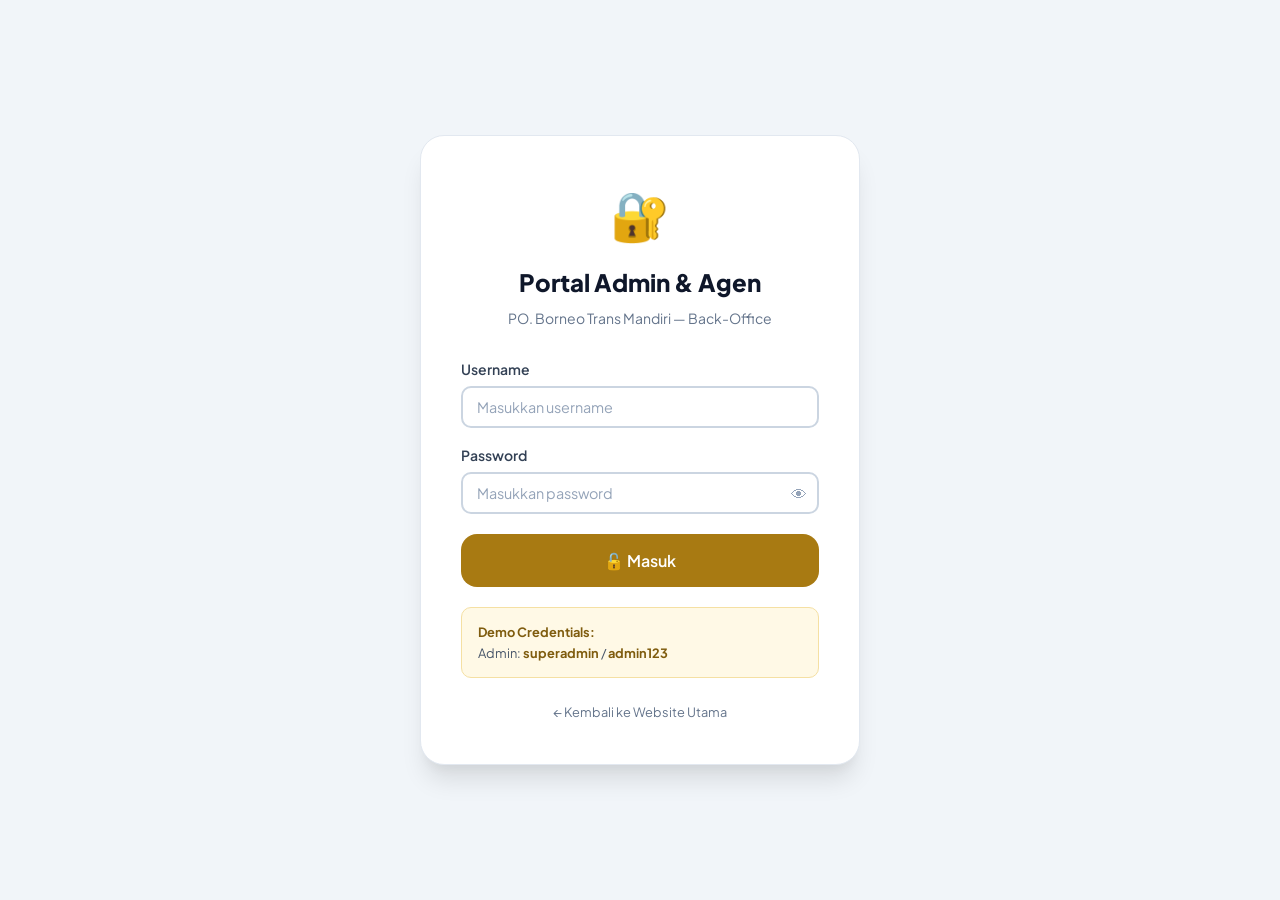
==== commit 0fdf9d4d: "Add files via upload" ====
--- a/admin.html
+++ b/admin.html
@@ -5,7 +5,7 @@
   <meta name="viewport" content="width=device-width, initial-scale=1.0" />
   <title>Portal Admin — PO. Borneo Trans Mandiri</title>
   <meta name="robots" content="noindex,nofollow" />
-  <link rel="stylesheet" href="styles.css" />
+  <link rel="stylesheet" href="styles.css?v=3" />
   <style>
     /* Admin-specific overrides */
     body { background: var(--silver-100); }
@@ -29,7 +29,7 @@
     .bar-row { display:flex;align-items:center;gap:10px;font-size:0.8rem; }
     .bar-label { width:120px;color:var(--silver-600);flex-shrink:0; }
     .bar-track { flex:1;background:var(--silver-200);border-radius:var(--radius-full);height:12px;overflow:hidden; }
-    .bar-fill { height:100%;border-radius:var(--radius-full);background:var(--magenta-500);transition:width 1s ease; }
+    .bar-fill { height:100%;border-radius:var(--radius-full);background:linear-gradient(90deg,var(--gold-400),var(--purple-500));transition:width 1s ease; }
     .bar-val { width:80px;text-align:right;font-weight:700;color:var(--silver-700); }
   </style>
 </head>
--- a/styles.css
+++ b/styles.css
@@ -1,8 +1,8 @@
 /* ============================================================
    PO. BORNEO TRANS MANDIRI - MAIN STYLESHEET (styles.css)
-   Tema: MINIMALIS — Netral (abu-abu) + 1 aksen biru tua.
-   - Netral:  #F8FAFC s/d #0F172A (skala silver)
-   - Aksen:   biru tua #2563EB (tombol, tautan, penanda aktif)
+   Tema: TERANG — Emas (utama) + Ungu + Silver/Abu-abu.
+   - Netral:  #F8FAFC s/d #0F172A (skala silver / abu-abu)
+   - Aksen:   emas #B8860B / #C9971C, ungu #7C4DD6, silver #CBD5E1
    - Status:  hijau = tersedia/lunas, kuning = perhatian, merah = gagal
    ============================================================ */
 
@@ -22,31 +22,45 @@
   --silver-800: #1E293B;
   --silver-900: #0F172A;
 
-  /* Golden Accent -> dipakai sebagai AKSEN BIRU (tema minimalis) */
-  --gold-100: #DBEAFE;
-  --gold-200: #BFDBFE;
-  --gold-300: #93C5FD;
-  --gold-400: #60A5FA;
-  --gold-500: #2563EB;
-  --gold-600: #1D4ED8;
-  --gold-700: #1E40AF;
-
-  /* Magenta Accent -> juga dipetakan ke aksen biru agar seragam */
-  --magenta-50: #EFF6FF;
-  --magenta-100: #DBEAFE;
-  --magenta-200: #BFDBFE;
-  --magenta-300: #93C5FD;
-  --magenta-400: #60A5FA;
-  --magenta-500: #2563EB;
-  --magenta-600: #1D4ED8;
-  --magenta-700: #1E40AF;
-  --magenta-800: #1E3A8A;
+  /* Emas (aksen utama) */
+  --gold-100: #FBF1D3;
+  --gold-200: #F5E0A3;
+  --gold-300: #EBCB6F;
+  --gold-400: #DDB445;
+  --gold-500: #C9971C;
+  --gold-600: #A87A12;
+  --gold-700: #7F5C0E;
+
+  /* Aksen utama = EMAS (nama variabel lama --magenta dipertahankan) */
+  --magenta-50: #FFF9E6;
+  --magenta-100: #FBF1D3;
+  --magenta-200: #F5E0A3;
+  --magenta-300: #EBCB6F;
+  --magenta-400: #DDB445;
+  --magenta-500: #B8860B;
+  --magenta-600: #9A6F0B;
+  --magenta-700: #7F5C0E;
+  --magenta-800: #5F440A;
+
+  /* Ungu (aksen kedua, menggantikan pink) */
+  --purple-50: #F5F0FF;
+  --purple-100: #EBE0FF;
+  --purple-200: #D6C2FA;
+  --purple-300: #B99BF2;
+  --purple-400: #9A72E6;
+  --purple-500: #7C4DD6;
+  --purple-600: #6538B8;
+  --purple-700: #502C92;
+
+  /* Silver metalik */
+  --silver-metal: linear-gradient(135deg, #F8FAFC 0%, #CBD5E1 45%, #F1F5F9 70%, #94A3B8 100%);
+  --silver-line: linear-gradient(90deg, transparent, #CBD5E1 15%, #94A3B8 50%, #CBD5E1 85%, transparent);
 
   /* Status Colors */
   --success: #10B981;
   --warning: #F59E0B;
   --danger: #EF4444;
-  --info: #3B82F6;
+  --info: #6538B8;
 
   /* Typography */
   --font-primary: 'Plus Jakarta Sans', 'Inter', sans-serif;
@@ -300,8 +314,8 @@
 }
 
 .badge-info {
-  background: #DBEAFE;
-  color: #1E40AF;
+  background: #EBE0FF;
+  color: #502C92;
 }
 
 .badge-secondary {
@@ -345,7 +359,7 @@
 .btn-primary {
   background: linear-gradient(135deg, var(--magenta-500), var(--magenta-700));
   color: white;
-  box-shadow: 0 4px 12px rgba(192, 38, 211, 0.35);
+  box-shadow: 0 4px 12px rgba(201, 151, 28, 0.35);
 }
 
 .btn-primary:hover {
@@ -642,7 +656,7 @@
   font-weight: 700;
   transition: all var(--transition-base);
   border: none;
-  box-shadow: 0 4px 12px rgba(192, 38, 211, 0.3);
+  box-shadow: 0 4px 12px rgba(201, 151, 28, 0.30);
 }
 
 .btn-admin-nav:hover {
@@ -927,7 +941,7 @@
 }
 
 .facility-card-header.sleeper-header {
-  background: linear-gradient(135deg, #1E1B4B, #4C1D95);
+  background: linear-gradient(135deg, #A87A12, #6538B8);
 }
 
 .facility-class-badge {
@@ -1750,9 +1764,9 @@
 }
 
 .toilet-box {
-  background: #DBEAFE;
-  color: #1E40AF;
-  border: 2px solid #93C5FD;
+  background: #EBE0FF;
+  color: #502C92;
+  border: 2px solid #B99BF2;
 }
 
 /* ---- COUNTDOWN TIMER ---- */
@@ -1934,7 +1948,7 @@
 }
 
 .eticket-header {
-  background: linear-gradient(135deg, #0F172A, #1E1B4B, #4A1D96);
+  background: linear-gradient(135deg, #334155, #A87A12, #6538B8);
   padding: 28px;
   color: white;
   text-align: center;
@@ -2046,7 +2060,7 @@
 
 /* ---- CHECK STATUS ---- */
 .check-status-hero {
-  background: linear-gradient(135deg, #0F172A, #1E1B4B);
+  background: linear-gradient(135deg, #334155, #A87A12);
   padding: 60px 0;
   text-align: center;
   color: white;
@@ -2320,7 +2334,7 @@
 .admin-nav-item.active {
   background: linear-gradient(135deg, var(--magenta-600), var(--magenta-800));
   color: white;
-  box-shadow: 0 4px 12px rgba(192, 38, 211, 0.3);
+  box-shadow: 0 4px 12px rgba(201, 151, 28, 0.30);
 }
 
 .admin-nav-item .nav-icon {
@@ -2434,7 +2448,7 @@
 }
 
 .stat-icon.info {
-  background: #DBEAFE;
+  background: #EBE0FF;
 }
 
 .stat-value {
@@ -2925,7 +2939,7 @@
   display: flex;
   align-items: center;
   justify-content: center;
-  background: linear-gradient(135deg, #0F172A 0%, #1E1B4B 50%, #4A1D96 100%);
+  background: linear-gradient(135deg, #F8FAFC 0%, #FBF1D3 50%, #EBE0FF 100%);
   padding: 24px;
 }
 
@@ -3216,7 +3230,7 @@
 
 /* ---- REACH US (KEMUDAHAN MENJANGKAU KAMI) ---- */
 .reach-section {
-  background: linear-gradient(180deg, #0B0F19 0%, #111827 50%, #1E1B4B 100%);
+  background: linear-gradient(180deg, #1F2937 0%, #334155 55%, #502C92 100%);
   color: white;
   position: relative;
   overflow: hidden;
@@ -3426,7 +3440,7 @@
 }
 
 .bus-badge-toilet {
-  background: #0284C7;
+  background: #6538B8;
   color: white;
   font-size: 0.72rem;
   font-weight: 800;
@@ -3521,7 +3535,7 @@
 }
 
 .va-detail-box {
-  background: linear-gradient(135deg, #1E1B4B 0%, #312E81 50%, #4C1D95 100%);
+  background: linear-gradient(135deg, #F8FAFC 0%, #FBF1D3 100%);
   color: white;
   border-radius: 16px;
   padding: 24px;
@@ -3886,15 +3900,21 @@
 /* ============================================================ */
 
 /* ---- 1. TOMBOL: rata, tanpa gradasi & glow ---- */
-.btn-primary,
 .btn-gold {
-  background: var(--magenta-500);
+  background: var(--gold-600);
   box-shadow: none;
 }
-.btn-primary:hover,
 .btn-gold:hover {
-  background: var(--magenta-600);
-  box-shadow: 0 2px 6px rgba(15, 23, 42, 0.15);
+  background: var(--gold-700);
+  box-shadow: 0 2px 6px rgba(127, 92, 14, 0.25);
+}
+.btn-primary {
+  background: var(--gold-600);
+  box-shadow: none;
+}
+.btn-primary:hover {
+  background: var(--gold-700);
+  box-shadow: 0 2px 6px rgba(127, 92, 14, 0.25);
 }
 .btn-admin-nav {
   background: var(--magenta-500);
@@ -4053,14 +4073,14 @@
 .quick-search-card .form-input:focus,
 .quick-search-card .form-select:focus {
   border-color: var(--magenta-500);
-  box-shadow: 0 0 0 3px rgba(37, 99, 235, 0.12);
+  box-shadow: 0 0 0 3px rgba(201, 151, 28, 0.20);
 }
 
 /* ---- 5. FOKUS INPUT: cincin biru halus ---- */
 .form-input:focus,
 .form-select:focus {
   border-color: var(--magenta-500);
-  box-shadow: 0 0 0 3px rgba(37, 99, 235, 0.12);
+  box-shadow: 0 0 0 3px rgba(201, 151, 28, 0.20);
 }
 
 /* ---- 6. KARTU FASILITAS: kepala terang ---- */
@@ -4186,7 +4206,7 @@
 }
 .login-card .form-input:focus {
   border-color: var(--magenta-500);
-  box-shadow: 0 0 0 3px rgba(37, 99, 235, 0.12);
+  box-shadow: 0 0 0 3px rgba(201, 151, 28, 0.20);
 }
 .login-title {
   color: var(--silver-900);
@@ -4278,7 +4298,7 @@
 .va-bank-btn.selected {
   border-color: var(--magenta-500);
   background: var(--magenta-50);
-  box-shadow: 0 0 0 3px rgba(37, 99, 235, 0.12);
+  box-shadow: 0 0 0 3px rgba(201, 151, 28, 0.20);
 }
 
 /* ---- 13. LANGKAH / TAB / PILIHAN AKTIF ---- */
@@ -4297,12 +4317,12 @@
 .schedule-card:hover,
 .schedule-card.selected {
   border-color: var(--magenta-400);
-  box-shadow: 0 0 0 3px rgba(37, 99, 235, 0.12);
+  box-shadow: 0 0 0 3px rgba(201, 151, 28, 0.20);
 }
 .payment-option:hover,
 .payment-option.selected {
   border-color: var(--magenta-400);
-  box-shadow: 0 0 0 3px rgba(37, 99, 235, 0.12);
+  box-shadow: 0 0 0 3px rgba(201, 151, 28, 0.20);
 }
 .payment-option.selected .payment-radio-custom {
   border-color: var(--magenta-500);
@@ -4467,3 +4487,81 @@
     display: flex;
   }
 }
+
+
+/* ============================================================ */
+/* HALAMAN UTAMA: foto latar hero + aksen silver                 */
+/* ============================================================ */
+.hero {
+  background:
+    linear-gradient(90deg, rgba(255, 255, 255, 0.94) 0%, rgba(255, 252, 243, 0.84) 45%, rgba(248, 250, 252, 0.45) 100%),
+    url('assets/images/hero-bg.jpeg?v=2') center/cover no-repeat !important;
+  border-bottom: 3px solid transparent;
+  border-image: var(--silver-line) 1;
+}
+.hero-badge {
+  background: var(--gold-100);
+  border-color: var(--gold-300);
+  color: var(--gold-700);
+}
+.hero-title .gradient-text {
+  -webkit-text-fill-color: var(--gold-600);
+  color: var(--gold-600);
+}
+.hero-stat {
+  background: var(--silver-metal);
+  border: 1px solid var(--silver-300);
+  border-radius: var(--radius-lg);
+  padding: 10px 18px;
+  box-shadow: 0 2px 8px rgba(51, 65, 85, 0.12);
+}
+.quick-search-card {
+  border: 1px solid var(--silver-300);
+  border-top: 4px solid var(--gold-500);
+  box-shadow: 0 12px 32px rgba(51, 65, 85, 0.18);
+}
+
+/* Navbar: garis silver di bawah */
+#navbar {
+  border-bottom: 2px solid var(--silver-300);
+}
+
+/* Judul seksi: garis silver pendek + emas */
+.section-header::after {
+  content: '';
+  display: block;
+  width: 96px;
+  height: 4px;
+  margin: 14px auto 0;
+  border-radius: var(--radius-full);
+  background: linear-gradient(90deg, var(--silver-300), var(--gold-500), var(--silver-300));
+}
+
+/* Kartu: bingkai silver, hover jadi emas */
+.facility-card,
+.reach-card,
+.faq-item,
+.gallery-item {
+  border: 1px solid var(--silver-300);
+}
+.facility-card:hover,
+.reach-card:hover,
+.faq-item:hover {
+  border-color: var(--gold-400);
+}
+.facility-class-badge,
+.badge-secondary {
+  background: var(--silver-metal);
+  color: var(--silver-800);
+  border: 1px solid var(--silver-400);
+}
+
+/* Footer: garis silver di atas */
+.footer-grid {
+  border-top: 3px solid transparent;
+  border-image: var(--silver-line) 1;
+  padding-top: 32px;
+}
+.footer-bottom {
+  border-top: 1px solid var(--silver-400);
+}
